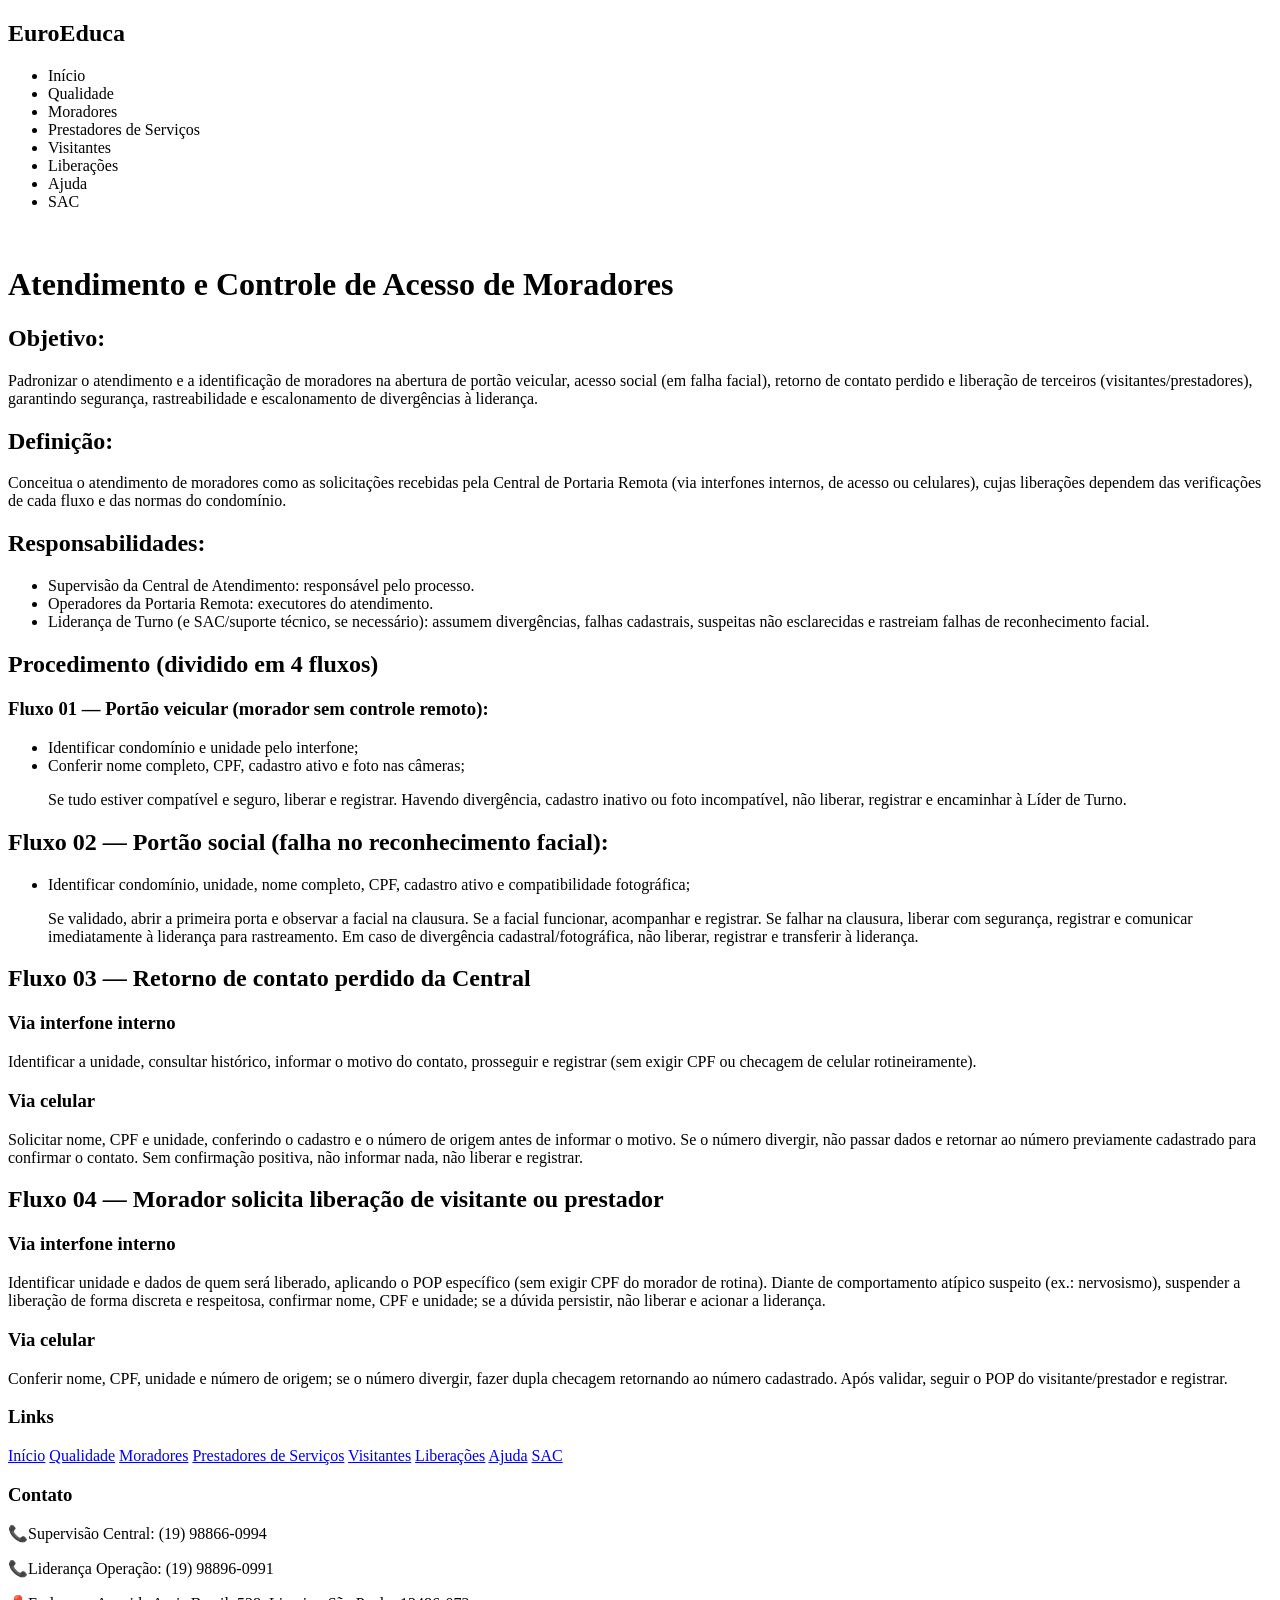
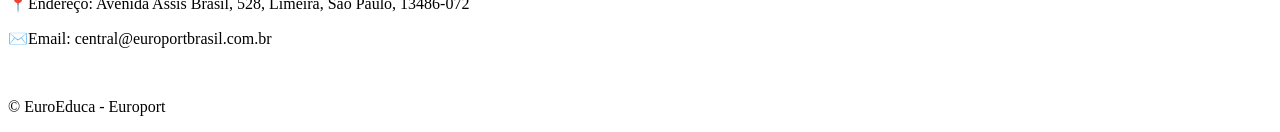
==== EuroEduca/morador.html @ 184d0997 "first commit" ====
<!DOCTYPE html>
<html lang="pt-BR">
<head>
    <meta charset="UTF-8">
    <meta name="viewport" content="width=device-width, initial-scale=1.0">
    <title>EuroEduca - Manual de procedimentos</title>
</head>
<body>
    <header>
        <nav>
            <!-- BARRA DE NAVEGAÇÃO -->
            <h2><span>Euro</span>Educa</h2>
            <ul>
                <li>Início</li>
                <li>Qualidade</li>
                <li>Moradores</li>
                <li>Prestadores de Serviços</li>
                <li>Visitantes</li>
                <li>Liberações</li>
                <li>Ajuda</li>
                <li>SAC</li>
            </ul>
        </nav>
    </header>
    <br>

<!-- TITULO -->
 <h1>Atendimento e Controle de Acesso de Moradores</h1>

 <!-- CONTEUDO // INSTRUÇÕES  -->
 <h2>Objetivo:</h2>
 <p>Padronizar o atendimento e a identificação de moradores na abertura de portão veicular, acesso social 
    (em falha facial), retorno de contato perdido e liberação de terceiros (visitantes/prestadores), 
    garantindo segurança, rastreabilidade e escalonamento de divergências à liderança.</p>

    <h2>Definição:</h2>
    <p>Conceitua o atendimento de moradores como as solicitações recebidas pela Central de Portaria Remota 
        (via interfones internos, de acesso ou celulares), cujas liberações dependem das verificações de 
        cada fluxo e das normas do condomínio.</p>

    <section class="responsabilidades">
        <h2>Responsabilidades:</h2>
        <ul>
          <li>Supervisão da Central de Atendimento: responsável pelo processo.</li>
          <li>Operadores da Portaria Remota: executores do atendimento.</li>
          <li>Liderança de Turno (e SAC/suporte técnico, se necessário): assumem divergências, falhas 
            cadastrais, suspeitas não esclarecidas e rastreiam falhas de reconhecimento facial.</li>
    </section>

    <!-- DIVISÃO FLUXOS -->
     <h2>Procedimento (dividido em 4 fluxos)</h2>
     <h3>Fluxo 01 — Portão veicular (morador sem controle remoto):</h3>
     <ul>
        <li>Identificar condomínio e unidade pelo interfone;</li>
        <li>Conferir nome completo, CPF, cadastro ativo e foto nas câmeras;</li>
        <p>Se tudo estiver compatível e seguro, liberar e registrar. Havendo divergência, cadastro inativo ou foto 
            incompatível, não liberar, registrar e encaminhar à Líder de Turno.</p>
     </ul>

     <h2>Fluxo 02 — Portão social (falha no reconhecimento facial):</h2>
     <ul>
        <li>Identificar condomínio, unidade, nome completo, CPF, cadastro ativo e compatibilidade fotográfica;</li>
        <p>Se validado, abrir a primeira porta e observar a facial na clausura. Se a facial funcionar, acompanhar 
            e registrar. Se falhar na clausura, liberar com segurança, registrar e comunicar imediatamente à 
            liderança para rastreamento. Em caso de divergência cadastral/fotográfica, não liberar, registrar 
            e transferir à liderança.</p>
     </ul>

     <h2>Fluxo 03 — Retorno de contato perdido da Central</h2>
     <section class="fluxo-morador">
        <article class="fluxoMorador">
            <h3>Via interfone interno</h3>
            <p>Identificar a unidade, consultar histórico, informar o motivo do contato, prosseguir e registrar 
               (sem exigir CPF ou checagem de celular rotineiramente).</p>

            <h3>Via celular</h3>
            <p>Solicitar nome, CPF e unidade, conferindo o cadastro e o número de origem antes de informar o motivo. 
                Se o número divergir, não passar dados e retornar ao número previamente cadastrado para confirmar 
                o contato. Sem confirmação positiva, não informar nada, não liberar e registrar.</p>
        </article>
     </section>
     
     <h2>Fluxo 04 — Morador solicita liberação de visitante ou prestador</h2>
     <section class="fluxo-morador">
        <article class="fluxoMorador">
            <h3>Via interfone interno</h3>
            <p>Identificar unidade e dados de quem será liberado, aplicando o POP específico (sem exigir CPF do 
                morador de rotina). Diante de comportamento atípico suspeito (ex.: nervosismo), suspender a 
                liberação de forma discreta e respeitosa, confirmar nome, CPF e unidade; se a dúvida persistir,
                 não liberar e acionar a liderança.</p>

                 <h3>Via celular</h3>
                 <p>Conferir nome, CPF, unidade e número de origem; se o número divergir, fazer dupla checagem
                    retornando ao número cadastrado. Após validar, seguir o POP do visitante/prestador e registrar.</p>

   
     
    <!-- RODAPÉ -->
    <footer>
        <h3 class="links-rodape">Links</h3>
        <a href="index.html">Início</a>
        <a href="qualidade.html">Qualidade</a>
        <a href="moradores.html">Moradores</a>
        <a href="prestadores.html">Prestadores de Serviços</a>
        <a href="visitantes.html">Visitantes</a>
        <a href="liberacoes.html">Liberações</a>
        <a href="ajuda.html">Ajuda</a>  
        <a href="sac.html">SAC</a>

        <h3 class="contato-rodape">Contato</h3>
        <p>📞Supervisão Central: (19) 98866-0994</p>
        <p>📞Liderança Operação: (19) 98896-0991</p>
        <p>📍Endereço: Avenida Assis Brasil, 528, Limeira, São Paulo, 13486-072</p>
        <p>✉️Email: central@europortbrasil.com.br</p>
        <br>





        <p>&copy; EuroEduca - Europort </p>
    </footer>
</body>
</html>
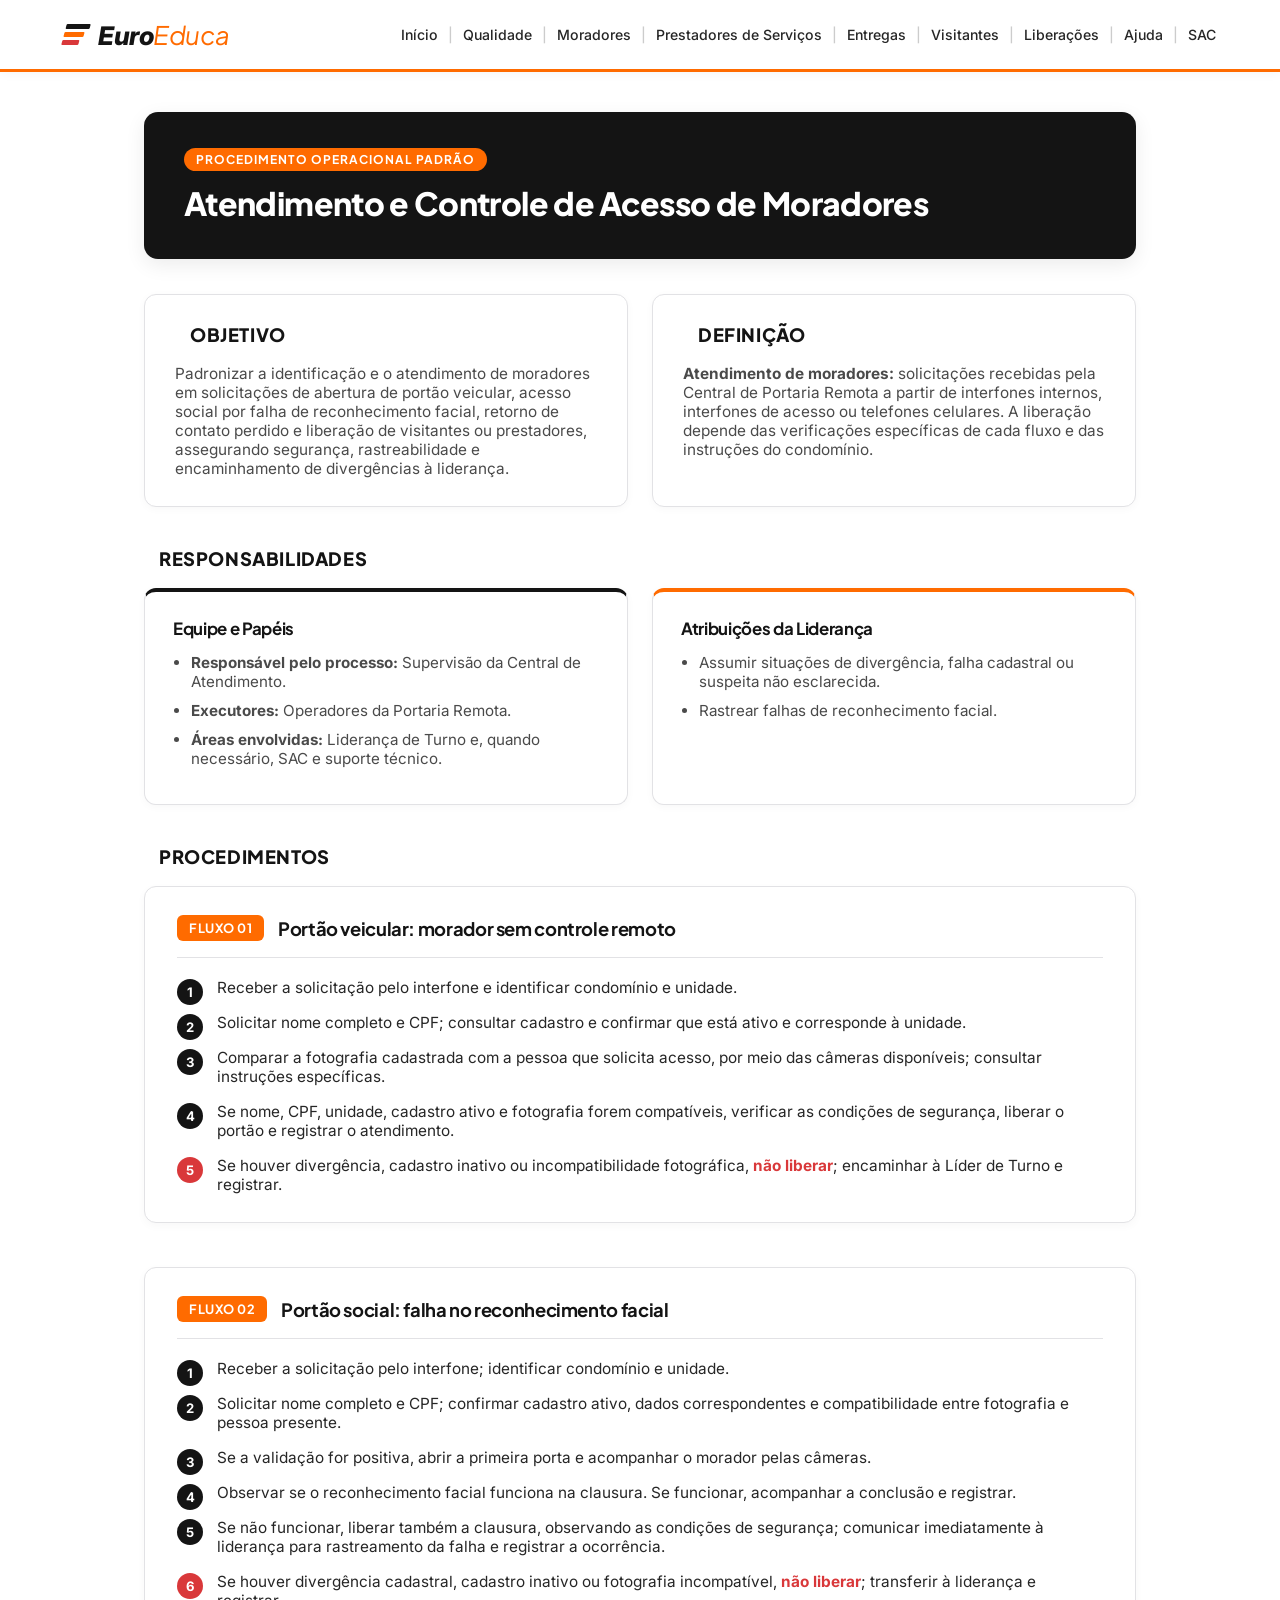
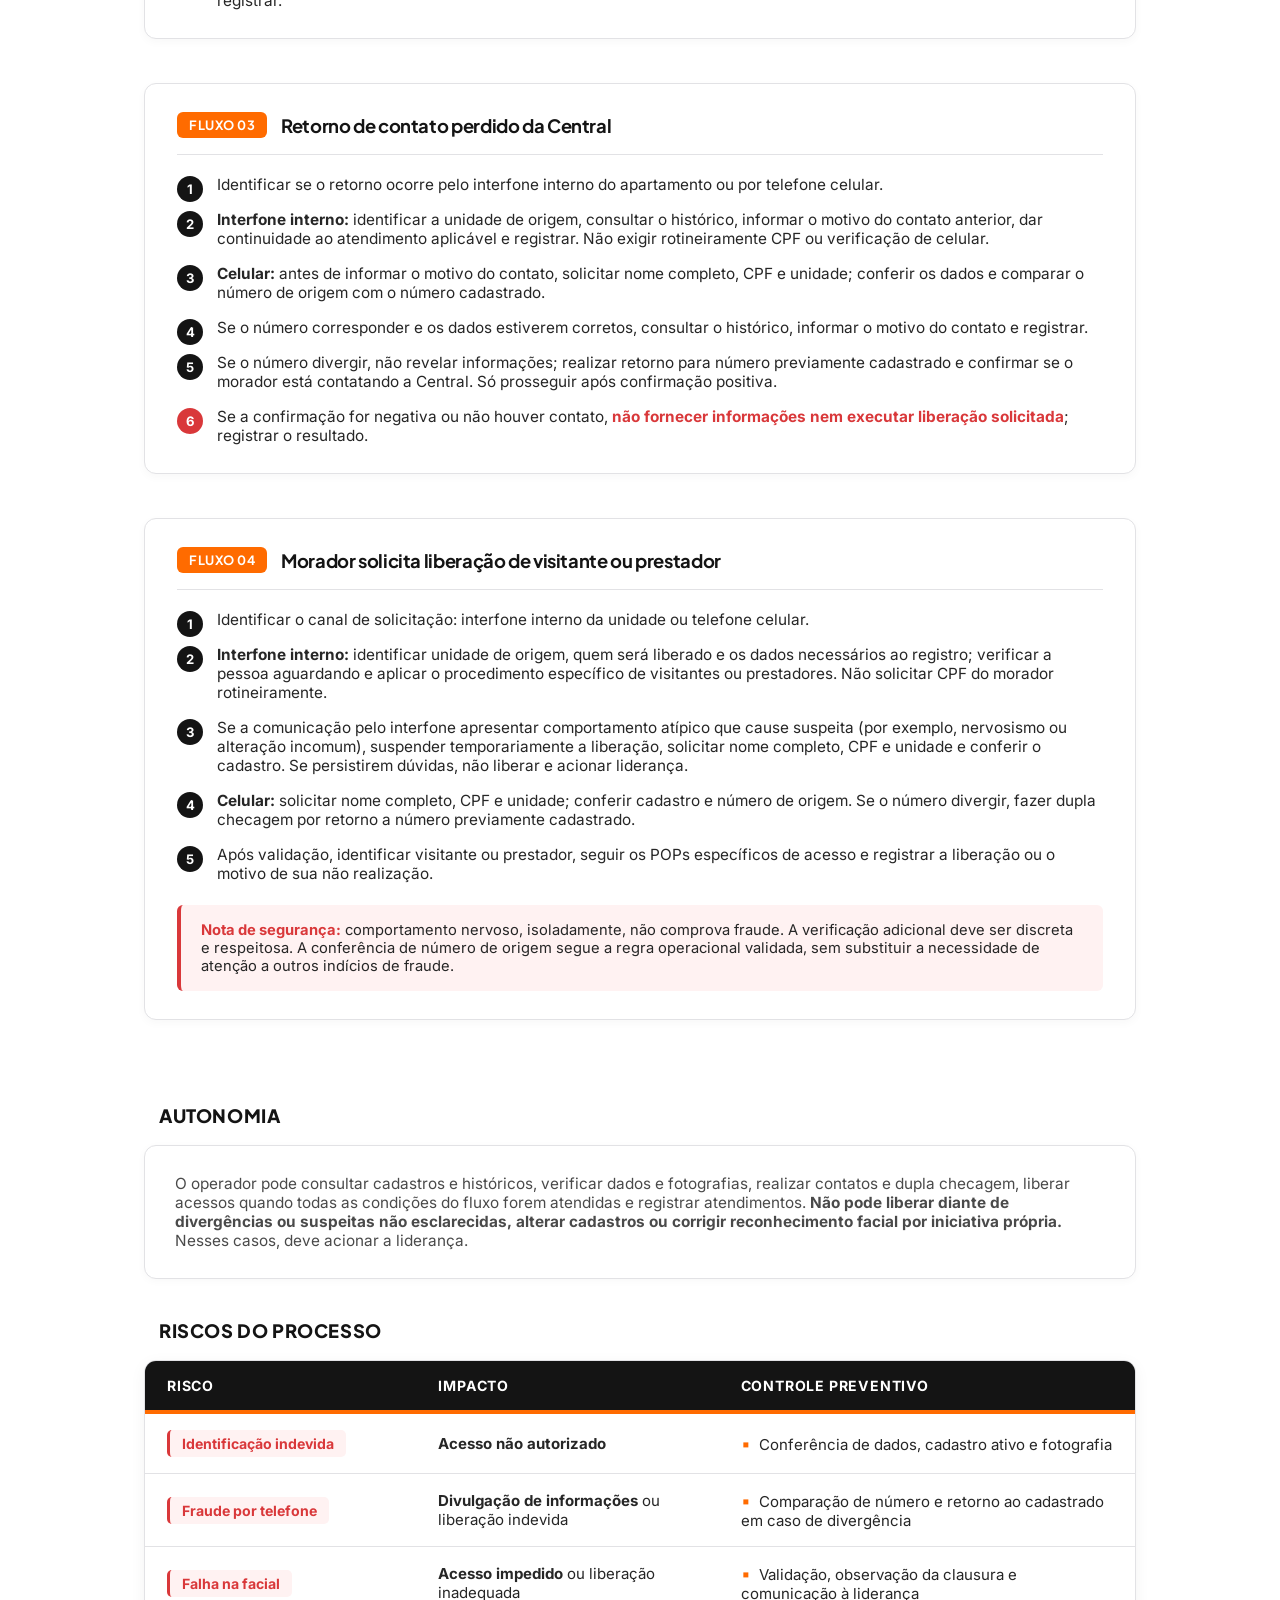
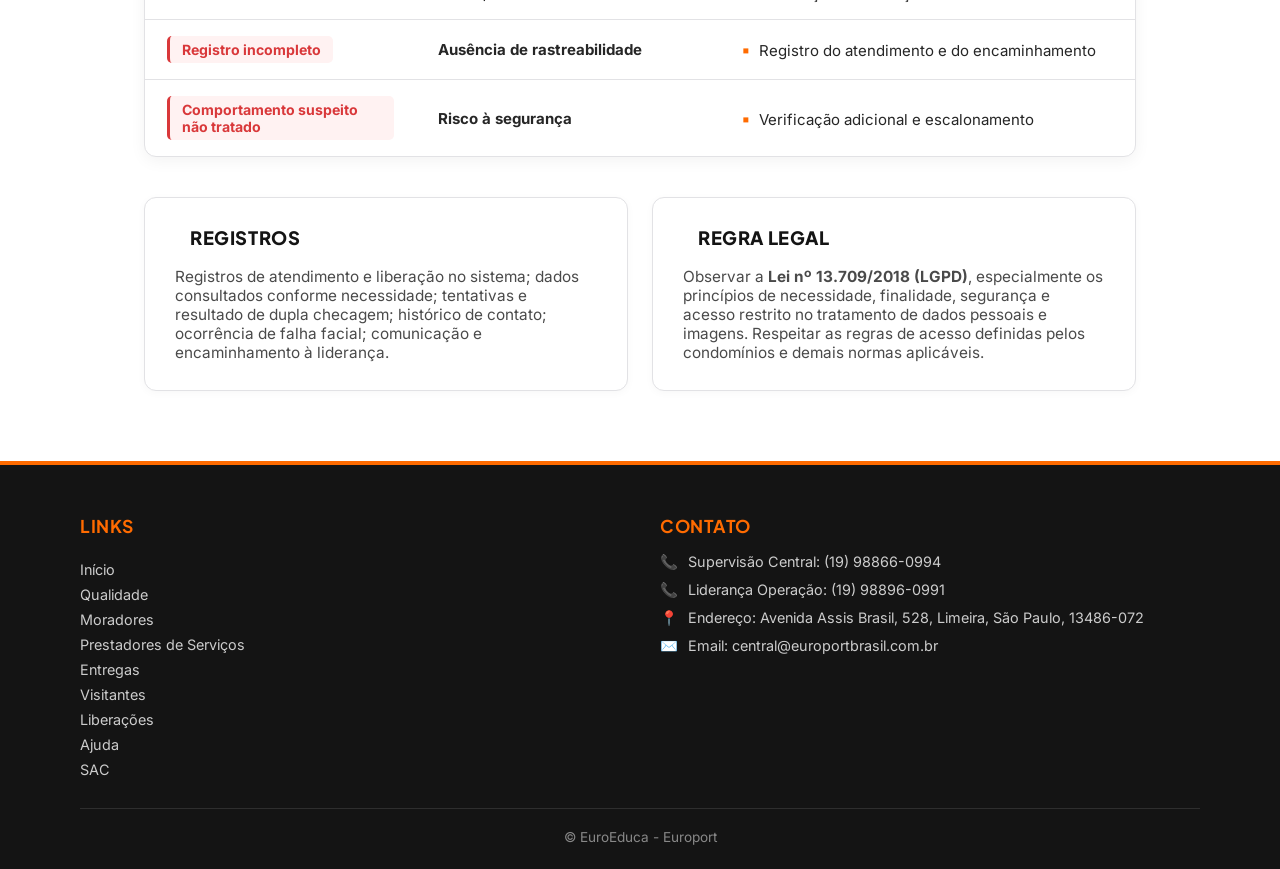
==== commit a6cd1ce3: "Atualizações - inicio e moradores" ====
--- a/EuroEduca/morador.html
+++ b/EuroEduca/morador.html
@@ -3,122 +3,252 @@
 <head>
     <meta charset="UTF-8">
     <meta name="viewport" content="width=device-width, initial-scale=1.0">
-    <title>EuroEduca - Manual de procedimentos</title>
+    <title>EuroEduca - Atendimento e Controle de Acesso de Moradores</title>
+    <link rel="stylesheet" href="moradores.css">
+    <link rel="preconnect" href="https://fonts.googleapis.com">
+<link rel="preconnect" href="https://fonts.gstatic.com" crossorigin>
+<link href="https://fonts.googleapis.com/css2?family=Inter:wght@400;500;600;700&family=Plus+Jakarta+Sans:ital,wght@0,700;0,800;1,800&display=swap" rel="stylesheet">
+<link href="https://fonts.googleapis.com/css2?family=IBM+Plex+Sans:wght@400;500;600;700&family=Space+Grotesk:wght@700&display=swap" rel="stylesheet">
 </head>
 <body>
+
+    <!-- CABEÇALHO -->
     <header>
         <nav>
-            <!-- BARRA DE NAVEGAÇÃO -->
-            <h2><span>Euro</span>Educa</h2>
-            <ul>
-                <li>Início</li>
-                <li>Qualidade</li>
-                <li>Moradores</li>
-                <li>Prestadores de Serviços</li>
-                <li>Visitantes</li>
-                <li>Liberações</li>
-                <li>Ajuda</li>
-                <li>SAC</li>
-            </ul>
+            <a href="index.html" class="logo">
+                <span class="logo-icone">
+                    <span class="barra-preta"></span>
+                    <span class="barra-laranja"></span>
+                    <span class="barra-vermelha"></span>
+                </span>
+                <span class="logo-texto"><strong>Euro</strong>Educa</span>
+            </a>
+
+           <ul>
+    <li><a href="index.html">Início</a></li>
+    <li><a href="qualidade.html">Qualidade</a></li>
+    <li><a href="morador.html">Moradores</a></li>
+    <li><a href="prestador.html">Prestadores de Serviços</a></li>
+    <li><a href="entregas.html">Entregas</a></li>
+    <li><a href="visitante.html">Visitantes</a></li>
+    <li><a href="liberacoes.html">Liberações</a></li>
+    <li><a href="ajuda.html">Ajuda</a></li>
+    <li><a href="sac.html">SAC</a></li>
+</ul>
         </nav>
     </header>
-    <br>
-
-<!-- TITULO -->
- <h1>Atendimento e Controle de Acesso de Moradores</h1>
-
- <!-- CONTEUDO // INSTRUÇÕES  -->
- <h2>Objetivo:</h2>
- <p>Padronizar o atendimento e a identificação de moradores na abertura de portão veicular, acesso social 
-    (em falha facial), retorno de contato perdido e liberação de terceiros (visitantes/prestadores), 
-    garantindo segurança, rastreabilidade e escalonamento de divergências à liderança.</p>
-
-    <h2>Definição:</h2>
-    <p>Conceitua o atendimento de moradores como as solicitações recebidas pela Central de Portaria Remota 
-        (via interfones internos, de acesso ou celulares), cujas liberações dependem das verificações de 
-        cada fluxo e das normas do condomínio.</p>
-
-    <section class="responsabilidades">
-        <h2>Responsabilidades:</h2>
-        <ul>
-          <li>Supervisão da Central de Atendimento: responsável pelo processo.</li>
-          <li>Operadores da Portaria Remota: executores do atendimento.</li>
-          <li>Liderança de Turno (e SAC/suporte técnico, se necessário): assumem divergências, falhas 
-            cadastrais, suspeitas não esclarecidas e rastreiam falhas de reconhecimento facial.</li>
-    </section>
-
-    <!-- DIVISÃO FLUXOS -->
-     <h2>Procedimento (dividido em 4 fluxos)</h2>
-     <h3>Fluxo 01 — Portão veicular (morador sem controle remoto):</h3>
-     <ul>
-        <li>Identificar condomínio e unidade pelo interfone;</li>
-        <li>Conferir nome completo, CPF, cadastro ativo e foto nas câmeras;</li>
-        <p>Se tudo estiver compatível e seguro, liberar e registrar. Havendo divergência, cadastro inativo ou foto 
-            incompatível, não liberar, registrar e encaminhar à Líder de Turno.</p>
-     </ul>
-
-     <h2>Fluxo 02 — Portão social (falha no reconhecimento facial):</h2>
-     <ul>
-        <li>Identificar condomínio, unidade, nome completo, CPF, cadastro ativo e compatibilidade fotográfica;</li>
-        <p>Se validado, abrir a primeira porta e observar a facial na clausura. Se a facial funcionar, acompanhar 
-            e registrar. Se falhar na clausura, liberar com segurança, registrar e comunicar imediatamente à 
-            liderança para rastreamento. Em caso de divergência cadastral/fotográfica, não liberar, registrar 
-            e transferir à liderança.</p>
-     </ul>
-
-     <h2>Fluxo 03 — Retorno de contato perdido da Central</h2>
-     <section class="fluxo-morador">
-        <article class="fluxoMorador">
-            <h3>Via interfone interno</h3>
-            <p>Identificar a unidade, consultar histórico, informar o motivo do contato, prosseguir e registrar 
-               (sem exigir CPF ou checagem de celular rotineiramente).</p>
-
-            <h3>Via celular</h3>
-            <p>Solicitar nome, CPF e unidade, conferindo o cadastro e o número de origem antes de informar o motivo. 
-                Se o número divergir, não passar dados e retornar ao número previamente cadastrado para confirmar 
-                o contato. Sem confirmação positiva, não informar nada, não liberar e registrar.</p>
-        </article>
-     </section>
-     
-     <h2>Fluxo 04 — Morador solicita liberação de visitante ou prestador</h2>
-     <section class="fluxo-morador">
-        <article class="fluxoMorador">
-            <h3>Via interfone interno</h3>
-            <p>Identificar unidade e dados de quem será liberado, aplicando o POP específico (sem exigir CPF do 
-                morador de rotina). Diante de comportamento atípico suspeito (ex.: nervosismo), suspender a 
-                liberação de forma discreta e respeitosa, confirmar nome, CPF e unidade; se a dúvida persistir,
-                 não liberar e acionar a liderança.</p>
-
-                 <h3>Via celular</h3>
-                 <p>Conferir nome, CPF, unidade e número de origem; se o número divergir, fazer dupla checagem
-                    retornando ao número cadastrado. Após validar, seguir o POP do visitante/prestador e registrar.</p>
-
-   
-     
+
+    <!-- CONTEÚDO PRINCIPAL -->
+    <main class="container">
+
+        <!-- TÍTULO DO POP -->
+        <div class="cabecalho-documento">
+            <span class="tag-categoria">Procedimento Operacional Padrão</span>
+            <h1>Atendimento e Controle de Acesso de Moradores</h1>
+        </div>
+
+        <!-- OBJETIVO E DEFINIÇÃO -->
+        <section class="grid-duplo">
+            <article class="bloco-info">
+                <h2 class="titulo-secao">Objetivo</h2>
+                <p>Padronizar a identificação e o atendimento de moradores em solicitações de abertura de portão veicular, acesso social por falha de reconhecimento facial, retorno de contato perdido e liberação de visitantes ou prestadores, assegurando segurança, rastreabilidade e encaminhamento de divergências à liderança.</p>
+            </article>
+
+            <article class="bloco-info">
+                <h2 class="titulo-secao">Definição</h2>
+                <p><strong>Atendimento de moradores:</strong> solicitações recebidas pela Central de Portaria Remota a partir de interfones internos, interfones de acesso ou telefones celulares. A liberação depende das verificações específicas de cada fluxo e das instruções do condomínio.</p>
+            </article>
+        </section>
+
+        <!-- RESPONSABILIDADES -->
+        <section class="secao">
+            <h2 class="titulo-secao">Responsabilidades</h2>
+            <div class="grid-duplo">
+                <div class="card-responsabilidade">
+                    <h3>Equipe e Papéis</h3>
+                    <ul>
+                        <li><strong>Responsável pelo processo:</strong> Supervisão da Central de Atendimento.</li>
+                        <li><strong>Executores:</strong> Operadores da Portaria Remota.</li>
+                        <li><strong>Áreas envolvidas:</strong> Liderança de Turno e, quando necessário, SAC e suporte técnico.</li>
+                    </ul>
+                </div>
+
+                <div class="card-responsabilidade destaque-lideranca">
+                    <h3>Atribuições da Liderança</h3>
+                    <ul>
+                        <li>Assumir situações de divergência, falha cadastral ou suspeita não esclarecida.</li>
+                        <li>Rastrear falhas de reconhecimento facial.</li>
+                    </ul>
+                </div>
+            </div>
+        </section>
+
+        <!-- PROCEDIMENTOS -->
+        <section class="secao">
+            <h2 class="titulo-secao">Procedimentos</h2>
+
+            <!-- Fluxo 01 -->
+            <div class="card-fluxo">
+                <div class="fluxo-header">
+                    <span class="fluxo-badge">Fluxo 01</span>
+                    <h3>Portão veicular: morador sem controle remoto</h3>
+                </div>
+                <ol class="lista-passos">
+                    <li>Receber a solicitação pelo interfone e identificar condomínio e unidade.</li>
+                    <li>Solicitar nome completo e CPF; consultar cadastro e confirmar que está ativo e corresponde à unidade.</li>
+                    <li>Comparar a fotografia cadastrada com a pessoa que solicita acesso, por meio das câmeras disponíveis; consultar instruções específicas.</li>
+                    <li>Se nome, CPF, unidade, cadastro ativo e fotografia forem compatíveis, verificar as condições de segurança, liberar o portão e registrar o atendimento.</li>
+                    <li class="passo-alerta">Se houver divergência, cadastro inativo ou incompatibilidade fotográfica, <strong>não liberar</strong>; encaminhar à Líder de Turno e registrar.</li>
+                </ol>
+            </div>
+<br>
+            <!-- Fluxo 02 -->
+            <div class="card-fluxo">
+                <div class="fluxo-header">
+                    <span class="fluxo-badge">Fluxo 02</span>
+                    <h3>Portão social: falha no reconhecimento facial</h3>
+                </div>
+                <ol class="lista-passos">
+                    <li>Receber a solicitação pelo interfone; identificar condomínio e unidade.</li>
+                    <li>Solicitar nome completo e CPF; confirmar cadastro ativo, dados correspondentes e compatibilidade entre fotografia e pessoa presente.</li>
+                    <li>Se a validação for positiva, abrir a primeira porta e acompanhar o morador pelas câmeras.</li>
+                    <li>Observar se o reconhecimento facial funciona na clausura. Se funcionar, acompanhar a conclusão e registrar.</li>
+                    <li>Se não funcionar, liberar também a clausura, observando as condições de segurança; comunicar imediatamente à liderança para rastreamento da falha e registrar a ocorrência.</li>
+                    <li class="passo-alerta">Se houver divergência cadastral, cadastro inativo ou fotografia incompatível, <strong>não liberar</strong>; transferir à liderança e registrar.</li>
+                </ol>
+            </div>
+            <br>
+
+            <!-- Fluxo 03 -->
+            <div class="card-fluxo">
+                <div class="fluxo-header">
+                    <span class="fluxo-badge">Fluxo 03</span>
+                    <h3>Retorno de contato perdido da Central</h3>
+                </div>
+                <ol class="lista-passos">
+                    <li>Identificar se o retorno ocorre pelo interfone interno do apartamento ou por telefone celular.</li>
+                    <li><strong>Interfone interno:</strong> identificar a unidade de origem, consultar o histórico, informar o motivo do contato anterior, dar continuidade ao atendimento aplicável e registrar. Não exigir rotineiramente CPF ou verificação de celular.</li>
+                    <li><strong>Celular:</strong> antes de informar o motivo do contato, solicitar nome completo, CPF e unidade; conferir os dados e comparar o número de origem com o número cadastrado.</li>
+                    <li>Se o número corresponder e os dados estiverem corretos, consultar o histórico, informar o motivo do contato e registrar.</li>
+                    <li>Se o número divergir, não revelar informações; realizar retorno para número previamente cadastrado e confirmar se o morador está contatando a Central. Só prosseguir após confirmação positiva.</li>
+                    <li class="passo-alerta">Se a confirmação for negativa ou não houver contato, <strong>não fornecer informações nem executar liberação solicitada</strong>; registrar o resultado.</li>
+                </ol>
+            </div>
+<br>
+            <!-- Fluxo 04 -->
+            <div class="card-fluxo">
+                <div class="fluxo-header">
+                    <span class="fluxo-badge">Fluxo 04</span>
+                    <h3>Morador solicita liberação de visitante ou prestador</h3>
+                </div>
+                <ol class="lista-passos">
+                    <li>Identificar o canal de solicitação: interfone interno da unidade ou telefone celular.</li>
+                    <li><strong>Interfone interno:</strong> identificar unidade de origem, quem será liberado e os dados necessários ao registro; verificar a pessoa aguardando e aplicar o procedimento específico de visitantes ou prestadores. Não solicitar CPF do morador rotineiramente.</li>
+                    <li>Se a comunicação pelo interfone apresentar comportamento atípico que cause suspeita (por exemplo, nervosismo ou alteração incomum), suspender temporariamente a liberação, solicitar nome completo, CPF e unidade e conferir o cadastro. Se persistirem dúvidas, não liberar e acionar liderança.</li>
+                    <li><strong>Celular:</strong> solicitar nome completo, CPF e unidade; conferir cadastro e número de origem. Se o número divergir, fazer dupla checagem por retorno a número previamente cadastrado.</li>
+                    <li>Após validação, identificar visitante ou prestador, seguir os POPs específicos de acesso e registrar a liberação ou o motivo de sua não realização.</li>
+                </ol>
+
+                <div class="nota-seguranca">
+                    <strong>Nota de segurança:</strong> comportamento nervoso, isoladamente, não comprova fraude. A verificação adicional deve ser discreta e respeitosa. A conferência de número de origem segue a regra operacional validada, sem substituir a necessidade de atenção a outros indícios de fraude.
+                </div>
+            </div>
+        </section>
+<br>
+        <!-- AUTONOMIA -->
+        <section class="secao">
+            <h2 class="titulo-secao">Autonomia</h2>
+            <div class="bloco-info">
+                <p>O operador pode consultar cadastros e históricos, verificar dados e fotografias, realizar contatos e dupla checagem, liberar acessos quando todas as condições do fluxo forem atendidas e registrar atendimentos. <strong>Não pode liberar diante de divergências ou suspeitas não esclarecidas, alterar cadastros ou corrigir reconhecimento facial por iniciativa própria.</strong> Nesses casos, deve acionar a liderança.</p>
+            </div>
+        </section>
+
+        <!-- RISCOS DO PROCESSO -->
+        <section class="secao">
+            <h2 class="titulo-secao">Riscos do Processo</h2>
+            <div class="tabela-wrapper">
+                <table class="tabela-riscos">
+                    <thead>
+                        <tr>
+                            <th>Risco</th>
+                            <th>Impacto</th>
+                            <th>Controle Preventivo</th>
+                        </tr>
+                    </thead>
+                    <tbody>
+                        <tr>
+                            <td><span class="badge-risco">Identificação indevida</span></td>
+                            <td><strong>Acesso não autorizado</strong></td>
+                            <td>Conferência de dados, cadastro ativo e fotografia</td>
+                        </tr>
+                        <tr>
+                            <td><span class="badge-risco">Fraude por telefone</span></td>
+                            <td><strong>Divulgação de informações</strong> ou liberação indevida</td>
+                            <td>Comparação de número e retorno ao cadastrado em caso de divergência</td>
+                        </tr>
+                        <tr>
+                            <td><span class="badge-risco">Falha na facial</span></td>
+                            <td><strong>Acesso impedido</strong> ou liberação inadequada</td>
+                            <td>Validação, observação da clausura e comunicação à liderança</td>
+                        </tr>
+                        <tr>
+                            <td><span class="badge-risco">Registro incompleto</span></td>
+                            <td><strong>Ausência de rastreabilidade</strong></td>
+                            <td>Registro do atendimento e do encaminhamento</td>
+                        </tr>
+                        <tr>
+                            <td><span class="badge-risco">Comportamento suspeito não tratado</span></td>
+                            <td><strong>Risco à segurança</strong></td>
+                            <td>Verificação adicional e escalonamento</td>
+                        </tr>
+                    </tbody>
+                </table>
+            </div>
+        </section>
+
+        <!-- REGISTROS E REGRA LEGAL -->
+        <section class="grid-duplo secao">
+            <article class="bloco-info">
+                <h2 class="titulo-secao">Registros</h2>
+                <p>Registros de atendimento e liberação no sistema; dados consultados conforme necessidade; tentativas e resultado de dupla checagem; histórico de contato; ocorrência de falha facial; comunicação e encaminhamento à liderança.</p>
+            </article>
+
+            <article class="bloco-info">
+                <h2 class="titulo-secao">Regra Legal</h2>
+                <p>Observar a <strong>Lei nº 13.709/2018 (LGPD)</strong>, especialmente os princípios de necessidade, finalidade, segurança e acesso restrito no tratamento de dados pessoais e imagens. Respeitar as regras de acesso definidas pelos condomínios e demais normas aplicáveis.</p>
+            </article>
+        </section>
+
+    </main>
+
     <!-- RODAPÉ -->
     <footer>
-        <h3 class="links-rodape">Links</h3>
-        <a href="index.html">Início</a>
-        <a href="qualidade.html">Qualidade</a>
-        <a href="moradores.html">Moradores</a>
-        <a href="prestadores.html">Prestadores de Serviços</a>
-        <a href="visitantes.html">Visitantes</a>
-        <a href="liberacoes.html">Liberações</a>
-        <a href="ajuda.html">Ajuda</a>  
-        <a href="sac.html">SAC</a>
-
-        <h3 class="contato-rodape">Contato</h3>
-        <p>📞Supervisão Central: (19) 98866-0994</p>
-        <p>📞Liderança Operação: (19) 98896-0991</p>
-        <p>📍Endereço: Avenida Assis Brasil, 528, Limeira, São Paulo, 13486-072</p>
-        <p>✉️Email: central@europortbrasil.com.br</p>
-        <br>
-
-
-
-
-
-        <p>&copy; EuroEduca - Europort </p>
+        <div class="footer-container">
+            <div class="footer-links">
+                <h3>Links</h3>
+                <a href="index.html">Início</a>
+                <a href="qualidade.html">Qualidade</a>
+                <a href="moradores.html">Moradores</a>
+                <a href="prestadores.html">Prestadores de Serviços</a>
+                <a href="entregas.html">Entregas</a>
+                <a href="visitantes.html">Visitantes</a>
+                <a href="liberacoes.html">Liberações</a>
+                <a href="ajuda.html">Ajuda</a>
+                <a href="sac.html">SAC</a>
+            </div>
+
+            <div class="footer-contato">
+                <h3>Contato</h3>
+                <p><span class="icone-detalhe">📞</span> Supervisão Central: (19) 98866-0994</p>
+                <p><span class="icone-detalhe">📞</span> Liderança Operação: (19) 98896-0991</p>
+                <p><span class="icone-detalhe">📍</span> Endereço: Avenida Assis Brasil, 528, Limeira, São Paulo, 13486-072</p>
+                <p><span class="icone-detalhe">✉️</span> Email: central@europortbrasil.com.br</p>
+            </div>
+        </div>
+        <div class="footer-copy">
+            <p>&copy; EuroEduca - Europort</p>
+        </div>
     </footer>
+
 </body>
 </html>
--- a/EuroEduca/moradores.css
+++ b/EuroEduca/moradores.css
@@ -0,0 +1,484 @@
+/* --- VARIÁVEIS DE CORES E RESET --- */
+:root {
+    --preto: #141414;
+    --preto-suave: #262626;
+    --branco: #ffffff;
+    --cinza-fundo: #f7f7f8;
+    --cinza-borda: #e2e2e5;
+    --cinza-texto: #4a4a4a;
+    --laranja: #ff6b00;
+    --laranja-claro: #fff4ec;
+    --vermelho-detalhe: #d9383a;
+    --vermelho-fundo: #fff2f2;
+}
+
+/* --- CONFIGURAÇÃO DE FONTES --- */
+* {
+    margin: 0;
+    padding: 0;
+    box-sizing: border-box;
+    font-family: 'Inter', -apple-system, BlinkMacSystemFont, sans-serif;
+    -webkit-font-smoothing: antialiased; /* Deixa a fonte mais nítida na tela */
+}
+
+h1, h2, h3, .logo-texto, .fluxo-badge, .tag-categoria {
+    font-family: 'Plus Jakarta Sans', sans-serif;
+    letter-spacing: -0.02em; /* Aproxima levemente as letras dos títulos, dando ar de design profissional */
+}
+
+/* --- CABEÇALHO --- */
+header {
+    background-color: var(--branco);
+    border-bottom: 3px solid var(--laranja);
+    padding: 18px 5%;
+    position: sticky;
+    top: 0;
+    z-index: 100;
+    box-shadow: 0 2px 10px rgba(0, 0, 0, 0.04);
+}
+
+nav {
+    max-width: 1200px;
+    margin: 0 auto;
+    display: flex;
+    justify-content: space-between;
+    align-items: center;
+    flex-wrap: wrap;
+    gap: 15px;
+}
+
+.logo {
+    display: flex;
+    align-items: center;
+    gap: 10px;
+    text-decoration: none;
+}
+
+.logo-icone {
+    display: flex;
+    flex-direction: column;
+    gap: 3px;
+    width: 24px;
+    transform: skewX(-15deg);
+}
+
+.logo-icone span {
+    height: 5px;
+    display: block;
+    border-radius: 1px;
+}
+
+.barra-preta { background-color: var(--preto); width: 100%; }
+.barra-laranja { background-color: var(--laranja); width: 85%; }
+.barra-vermelha { background-color: var(--vermelho-detalhe); width: 70%; }
+
+.logo-texto {
+    font-size: 1.6rem;
+    font-style: italic;
+    color: var(--laranja);
+    letter-spacing: -0.5px;
+}
+
+.logo-texto strong {
+    color: var(--preto);
+    font-weight: 800;
+}
+
+nav ul {
+    list-style: none;
+    display: flex;
+    flex-wrap: wrap;
+    align-items: center;
+}
+
+nav ul li {
+    font-size: 0.88rem;
+    font-weight: 500;
+    color: var(--preto-suave);
+}
+
+nav ul li:not(:last-child)::after {
+    content: "|";
+    margin: 0 10px;
+    color: #ccc;
+}
+
+nav ul li a {
+    text-decoration: none;
+    color: inherit;
+    padding-bottom: 4px;
+    transition: color 0.2s;
+}
+
+nav ul li a:hover,
+nav ul li a.ativo {
+    color: var(--laranja);
+    font-weight: 700;
+}
+
+/* --- CONTAINER PRINCIPAL --- */
+.container {
+    max-width: 1120px;
+    margin: 40px auto 70px;
+    padding: 0 5%;
+}
+
+.cabecalho-documento {
+    background-color: var(--preto);
+    color: var(--branco);
+    padding: 36px 40px;
+    border-radius: 14px;
+    margin-bottom: 35px;
+    box-shadow: 0 6px 20px rgba(0, 0, 0, 0.08);
+}
+
+.tag-categoria {
+    display: inline-block;
+    background-color: var(--laranja);
+    color: var(--branco);
+    font-size: 0.75rem;
+    font-weight: 700;
+    text-transform: uppercase;
+    letter-spacing: 1px;
+    padding: 4px 12px;
+    border-radius: 20px;
+    margin-bottom: 12px;
+}
+
+.cabecalho-documento h1 {
+    font-size: 2rem;
+    font-weight: 800;
+    line-height: 1.25;
+}
+
+/* --- SEÇÕES E TÍTULOS --- */
+.secao {
+    margin-top: 40px;
+}
+
+.titulo-secao {
+    font-size: 1.15rem;
+    font-weight: 800;
+    text-transform: uppercase;
+    letter-spacing: 0.6px;
+    color: var(--preto);
+    margin-bottom: 18px;
+    display: flex;
+    align-items: center;
+    gap: 10px;
+}
+
+.titulo-secao::before {
+    content: "";
+    display: inline-block;
+    width: 5px;
+    height: 20px;
+    /* background-color: var(--laranja); */
+    border-radius: 3px;
+}
+
+/* --- GRIDS E CARDS DE INFORMAÇÃO --- */
+.grid-duplo {
+    display: grid;
+    grid-template-columns: repeat(2, 1fr);
+    gap: 24px;
+}
+
+.bloco-info {
+    background-color: var(--branco);
+    border: 1px solid var(--cinza-borda);
+    border-radius: 12px;
+    padding: 28px 30px;
+    box-shadow: 0 2px 8px rgba(0, 0, 0, 0.03);
+}
+
+.bloco-info p {
+    font-size: 0.96rem;
+    color: var(--cinza-texto);
+}
+
+/* --- CARDS DE RESPONSABILIDADES --- */
+.card-responsabilidade {
+    background-color: var(--branco);
+    border: 1px solid var(--cinza-borda);
+    border-top: 4px solid var(--preto);
+    border-radius: 12px;
+    padding: 26px 28px;
+    box-shadow: 0 2px 8px rgba(0, 0, 0, 0.03);
+}
+
+.card-responsabilidade.destaque-lideranca {
+    border-top-color: var(--laranja);
+}
+
+.card-responsabilidade h3 {
+    font-size: 1.05rem;
+    font-weight: 700;
+    color: var(--preto);
+    margin-bottom: 14px;
+}
+
+.card-responsabilidade ul {
+    padding-left: 18px;
+    color: var(--cinza-texto);
+    font-size: 0.95rem;
+}
+
+.card-responsabilidade li {
+    margin-bottom: 10px;
+}
+
+/* --- CARDS DE FLUXOS (PROCEDIMENTOS) --- */
+.card-fluxo {
+    background-color: var(--branco);
+    border: 1px solid var(--cinza-borda);
+    border-radius: 12px;
+    padding: 28px 32px;
+    margin-bottom: 24px;
+    box-shadow: 0 3px 10px rgba(0, 0, 0, 0.03);
+}
+
+.fluxo-header {
+    display: flex;
+    align-items: center;
+    gap: 14px;
+    padding-bottom: 16px;
+    margin-bottom: 20px;
+    border-bottom: 1px solid var(--cinza-borda);
+    flex-wrap: wrap;
+}
+
+.fluxo-badge {
+    background-color: var(--laranja);
+    color: var(--branco);
+    font-size: 0.8rem;
+    font-weight: 700;
+    text-transform: uppercase;
+    padding: 5px 12px;
+    border-radius: 6px;
+    letter-spacing: 0.5px;
+}
+
+.fluxo-header h3 {
+    font-size: 1.15rem;
+    font-weight: 700;
+    color: var(--preto);
+}
+
+/* Lista numerada personalizada */
+.lista-passos {
+    list-style: none;
+    counter-reset: passo-counter;
+}
+
+.lista-passos li {
+    counter-increment: passo-counter;
+    position: relative;
+    padding-left: 40px;
+    margin-bottom: 16px;
+    font-size: 0.96rem;
+    color: var(--preto-suave);
+}
+
+.lista-passos li:last-child {
+    margin-bottom: 0;
+}
+
+.lista-passos li::before {
+    content: counter(passo-counter);
+    position: absolute;
+    left: 0;
+    top: 1px;
+    width: 26px;
+    height: 26px;
+    background-color: var(--preto);
+    color: var(--branco);
+    font-size: 0.82rem;
+    font-weight: 700;
+    border-radius: 50%;
+    display: flex;
+    align-items: center;
+    justify-content: center;
+}
+
+/* Pequeno destaque em vermelho apenas para o passo crítico de bloqueio */
+.lista-passos li.passo-alerta::before {
+    background-color: var(--vermelho-detalhe);
+}
+
+.lista-passos li.passo-alerta strong {
+    color: var(--vermelho-detalhe);
+}
+
+/* Nota de Segurança */
+.nota-seguranca {
+    margin-top: 22px;
+    padding: 16px 20px;
+    background-color: var(--vermelho-fundo);
+    border-left: 4px solid var(--vermelho-detalhe);
+    border-radius: 6px;
+    font-size: 0.92rem;
+    color: var(--preto-suave);
+}
+
+.nota-seguranca strong {
+    color: var(--vermelho-detalhe);
+}
+
+/* --- TABELA DE RISCOS --- */
+.tabela-wrapper {
+    width: 100%;
+    overflow-x: auto;
+    border-radius: 12px;
+    box-shadow: 0 4px 16px rgba(0, 0, 0, 0.05);
+    border: 1px solid var(--cinza-borda);
+    background-color: var(--branco);
+}
+
+.tabela-riscos {
+    width: 100%;
+    border-collapse: collapse;
+    text-align: left;
+    min-width: 650px;
+}
+
+.tabela-riscos thead {
+    background-color: var(--preto);
+    color: var(--branco);
+    border-bottom: 4px solid var(--laranja);
+}
+
+.tabela-riscos th {
+    padding: 16px 22px;
+    font-size: 0.88rem;
+    font-weight: 700;
+    text-transform: uppercase;
+    letter-spacing: 0.8px;
+}
+
+.tabela-riscos tbody tr {
+    border-bottom: 1px solid var(--cinza-borda);
+    transition: background-color 0.2s;
+}
+
+.tabela-riscos tbody tr:last-child {
+    border-bottom: none;
+}
+
+.tabela-riscos tbody tr:hover {
+    background-color: var(--laranja-claro);
+}
+
+.tabela-riscos td {
+    padding: 16px 22px;
+    font-size: 0.94rem;
+    color: var(--preto-suave);
+    vertical-align: middle;
+}
+
+.badge-risco {
+    display: inline-block;
+    background-color: var(--vermelho-fundo);
+    color: var(--vermelho-detalhe);
+    border-left: 3px solid var(--vermelho-detalhe);
+    padding: 5px 12px;
+    border-radius: 5px;
+    font-weight: 700;
+    font-size: 0.88rem;
+}
+
+.tabela-riscos td:last-child::before {
+    content: "▪";
+    color: var(--laranja);
+    font-size: 1.1rem;
+    margin-right: 8px;
+}
+
+/* --- RODAPÉ --- */
+footer {
+    background-color: var(--preto);
+    color: var(--branco);
+    border-top: 4px solid var(--laranja);
+    padding: 50px 5% 24px;
+}
+
+.footer-container {
+    max-width: 1120px;
+    margin: 0 auto;
+    display: flex;
+    justify-content: space-between;
+    flex-wrap: wrap;
+    gap: 40px;
+    padding-bottom: 30px;
+    border-bottom: 1px solid #2e2e2e;
+}
+
+.footer-links,
+.footer-contato {
+    flex: 1;
+    min-width: 260px;
+}
+
+footer h3 {
+    color: var(--laranja);
+    font-size: 1.1rem;
+    margin-bottom: 16px;
+    text-transform: uppercase;
+    letter-spacing: 0.5px;
+}
+
+.footer-links {
+    display: flex;
+    flex-direction: column;
+    gap: 8px;
+}
+
+.footer-links a {
+    color: #cccccc;
+    text-decoration: none;
+    font-size: 0.9rem;
+    width: fit-content;
+    transition: color 0.2s;
+}
+
+.footer-links a:hover {
+    color: var(--laranja);
+}
+
+.footer-contato p {
+    font-size: 0.9rem;
+    color: #cccccc;
+    margin-bottom: 10px;
+}
+
+.icone-detalhe {
+    color: var(--vermelho-detalhe);
+    margin-right: 6px;
+}
+
+.footer-copy {
+    text-align: center;
+    padding-top: 20px;
+    font-size: 0.85rem;
+    color: #888888;
+}
+
+/* --- RESPONSIVIDADE --- */
+@media (max-width: 768px) {
+    .grid-duplo {
+        grid-template-columns: 1fr;
+    }
+
+    .cabecalho-documento {
+        padding: 26px 24px;
+    }
+
+    .cabecalho-documento h1 {
+        font-size: 1.6rem;
+    }
+
+    nav {
+        flex-direction: column;
+        align-items: flex-start;
+    }
+}
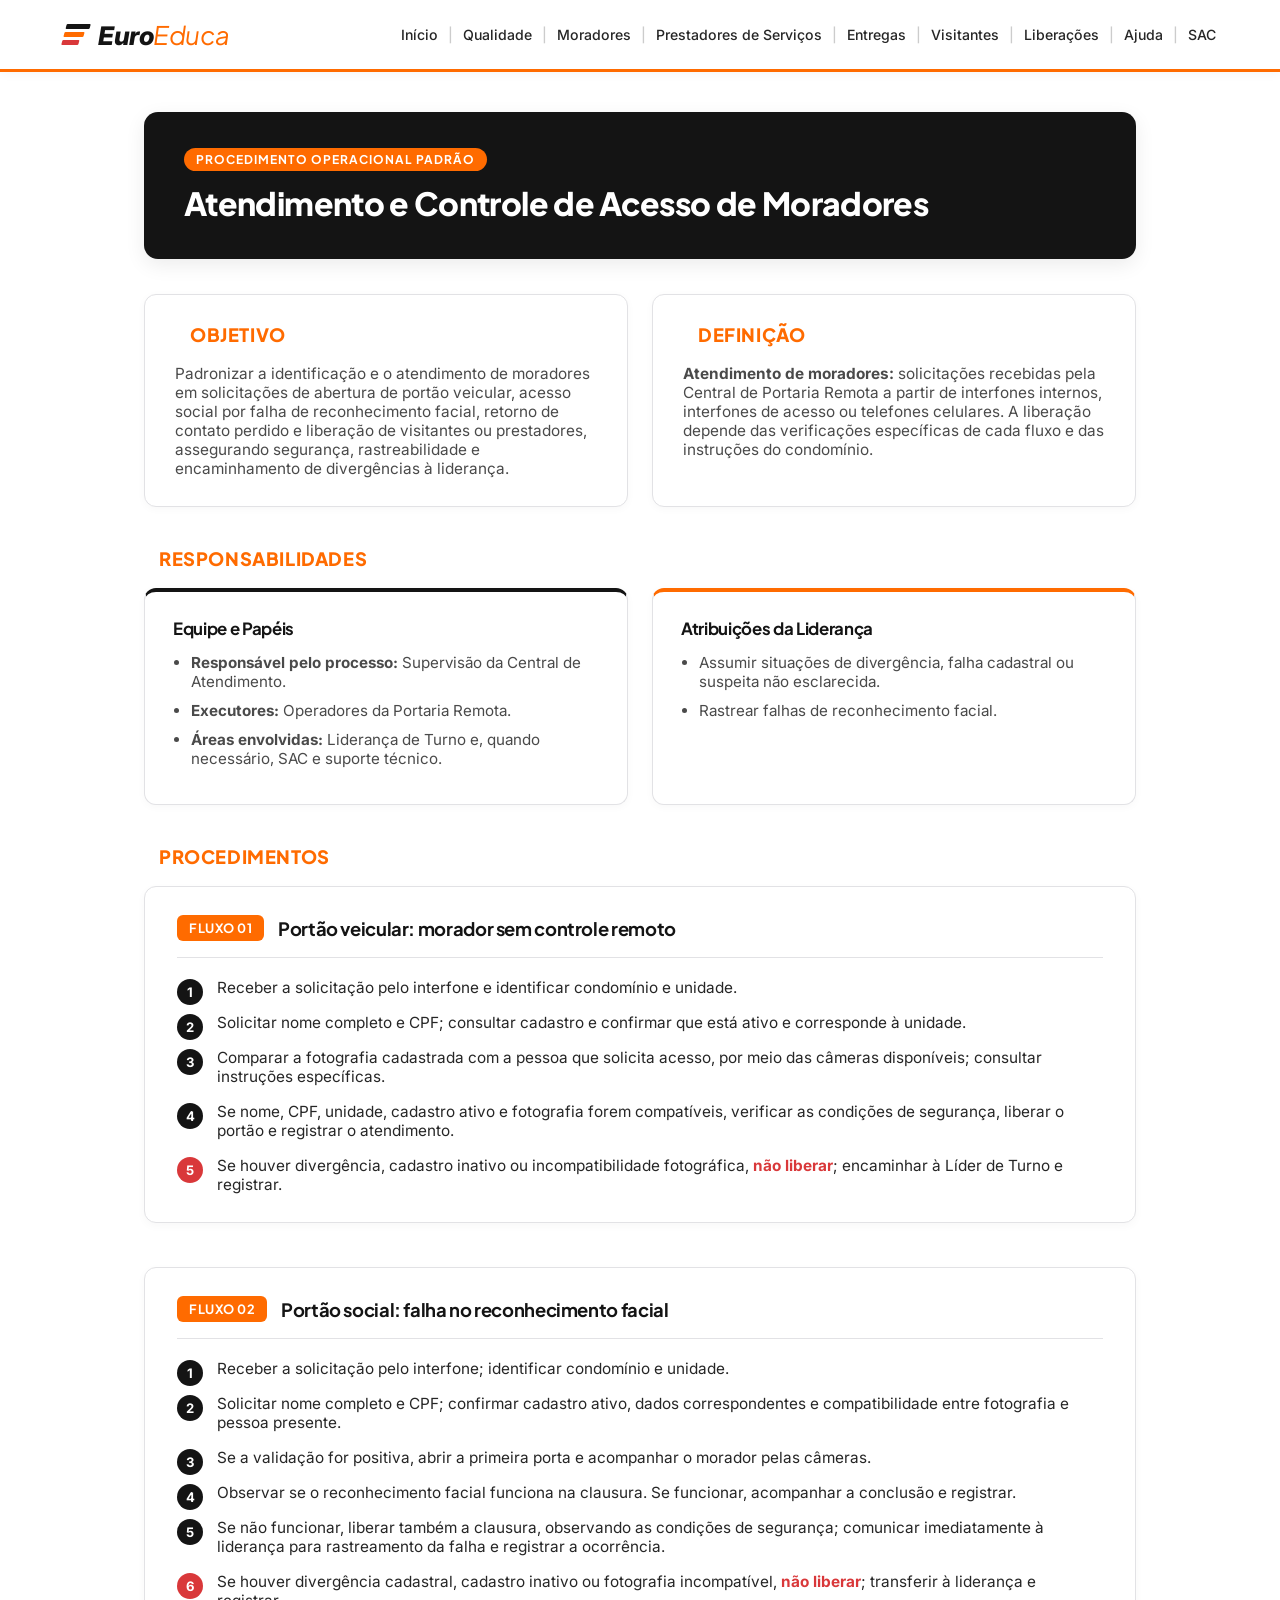
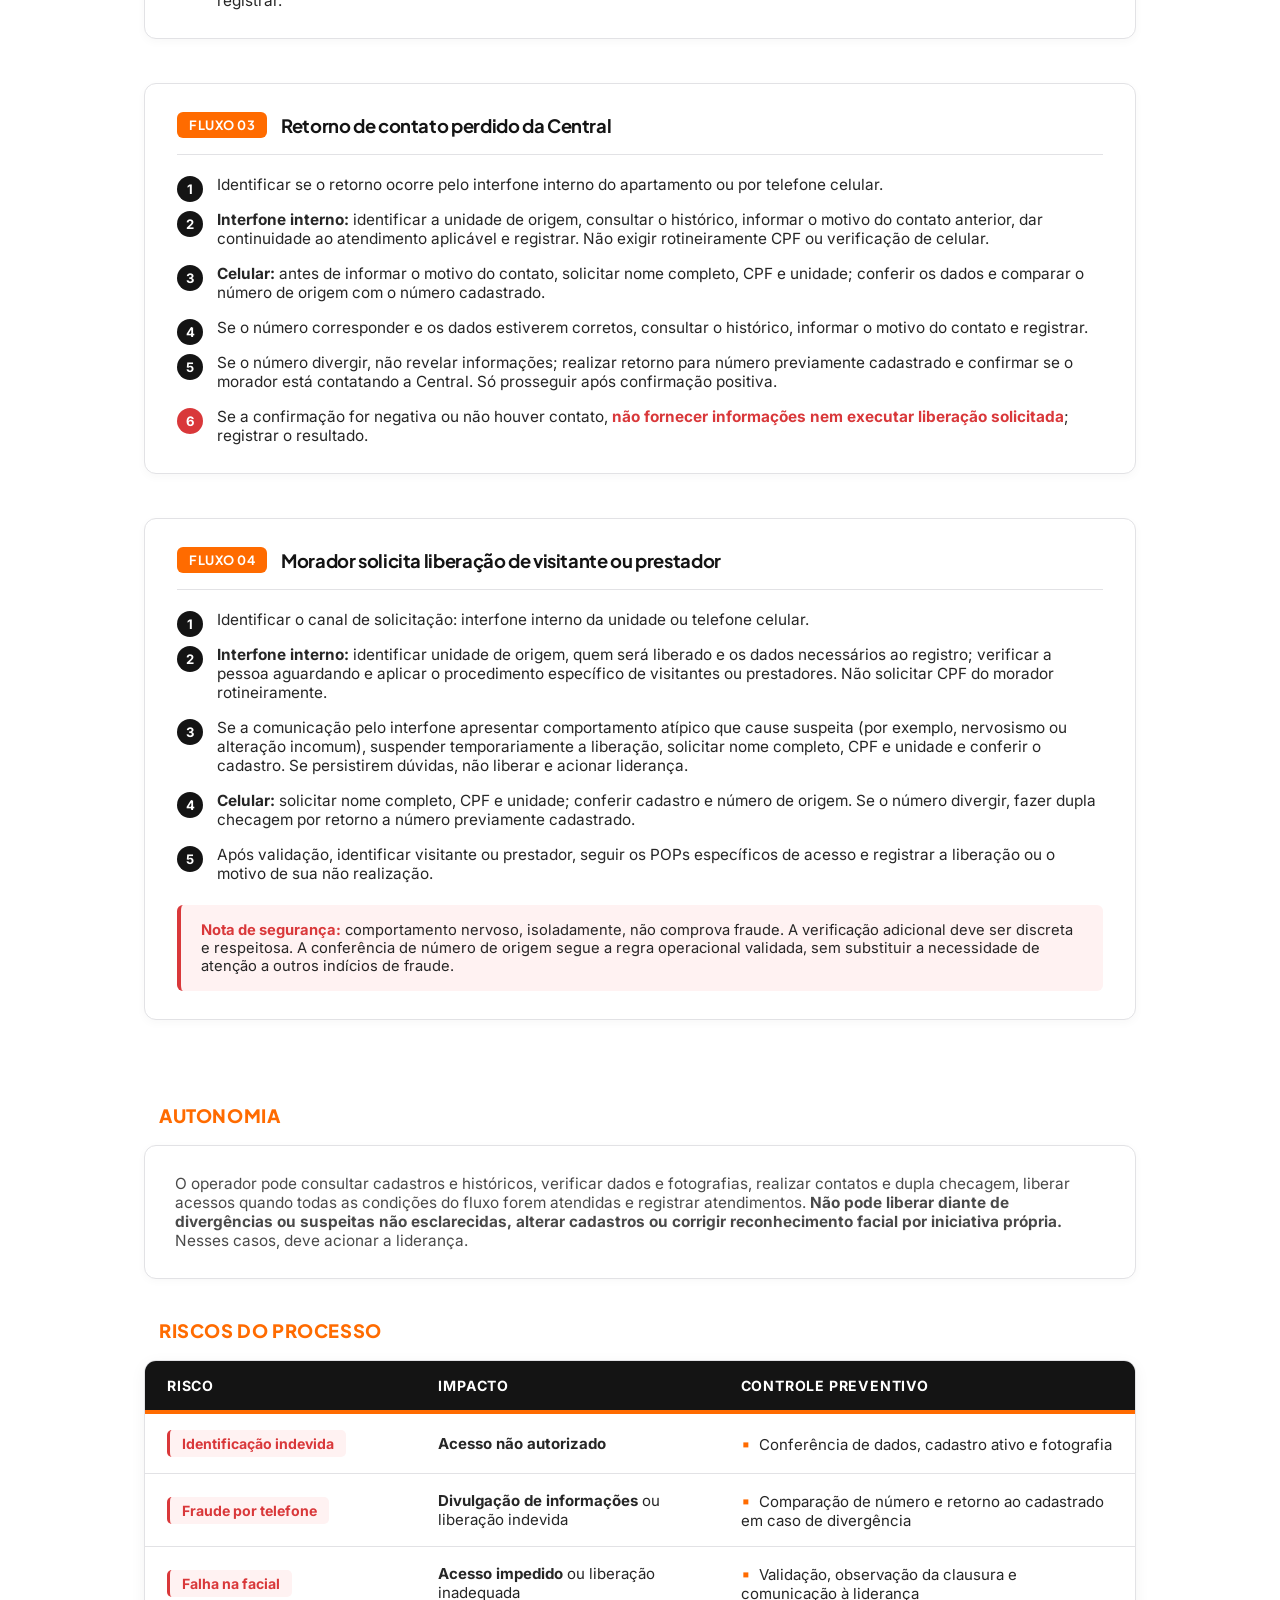
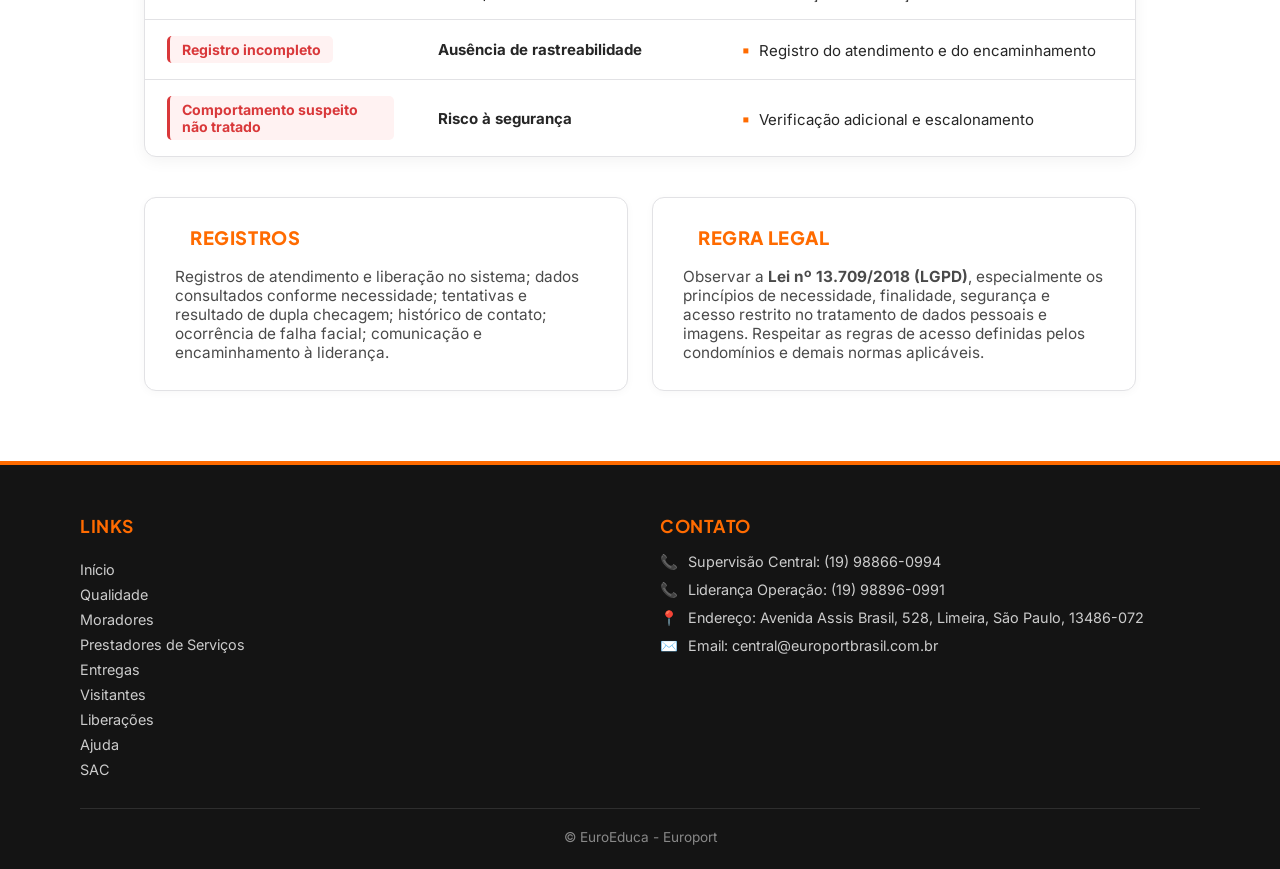
==== commit 2626ca51: "Atualização - prestador" ====
--- a/EuroEduca/morador.html
+++ b/EuroEduca/morador.html
@@ -229,7 +229,7 @@
                 <a href="index.html">Início</a>
                 <a href="qualidade.html">Qualidade</a>
                 <a href="moradores.html">Moradores</a>
-                <a href="prestadores.html">Prestadores de Serviços</a>
+                <a href="prestador.html">Prestadores de Serviços</a>
                 <a href="entregas.html">Entregas</a>
                 <a href="visitantes.html">Visitantes</a>
                 <a href="liberacoes.html">Liberações</a>
--- a/EuroEduca/moradores.css
+++ b/EuroEduca/moradores.css
@@ -166,6 +166,7 @@
     display: flex;
     align-items: center;
     gap: 10px;
+    color: var(--laranja);
 }
 
 .titulo-secao::before {
@@ -173,7 +174,6 @@
     display: inline-block;
     width: 5px;
     height: 20px;
-    /* background-color: var(--laranja); */
     border-radius: 3px;
 }
 
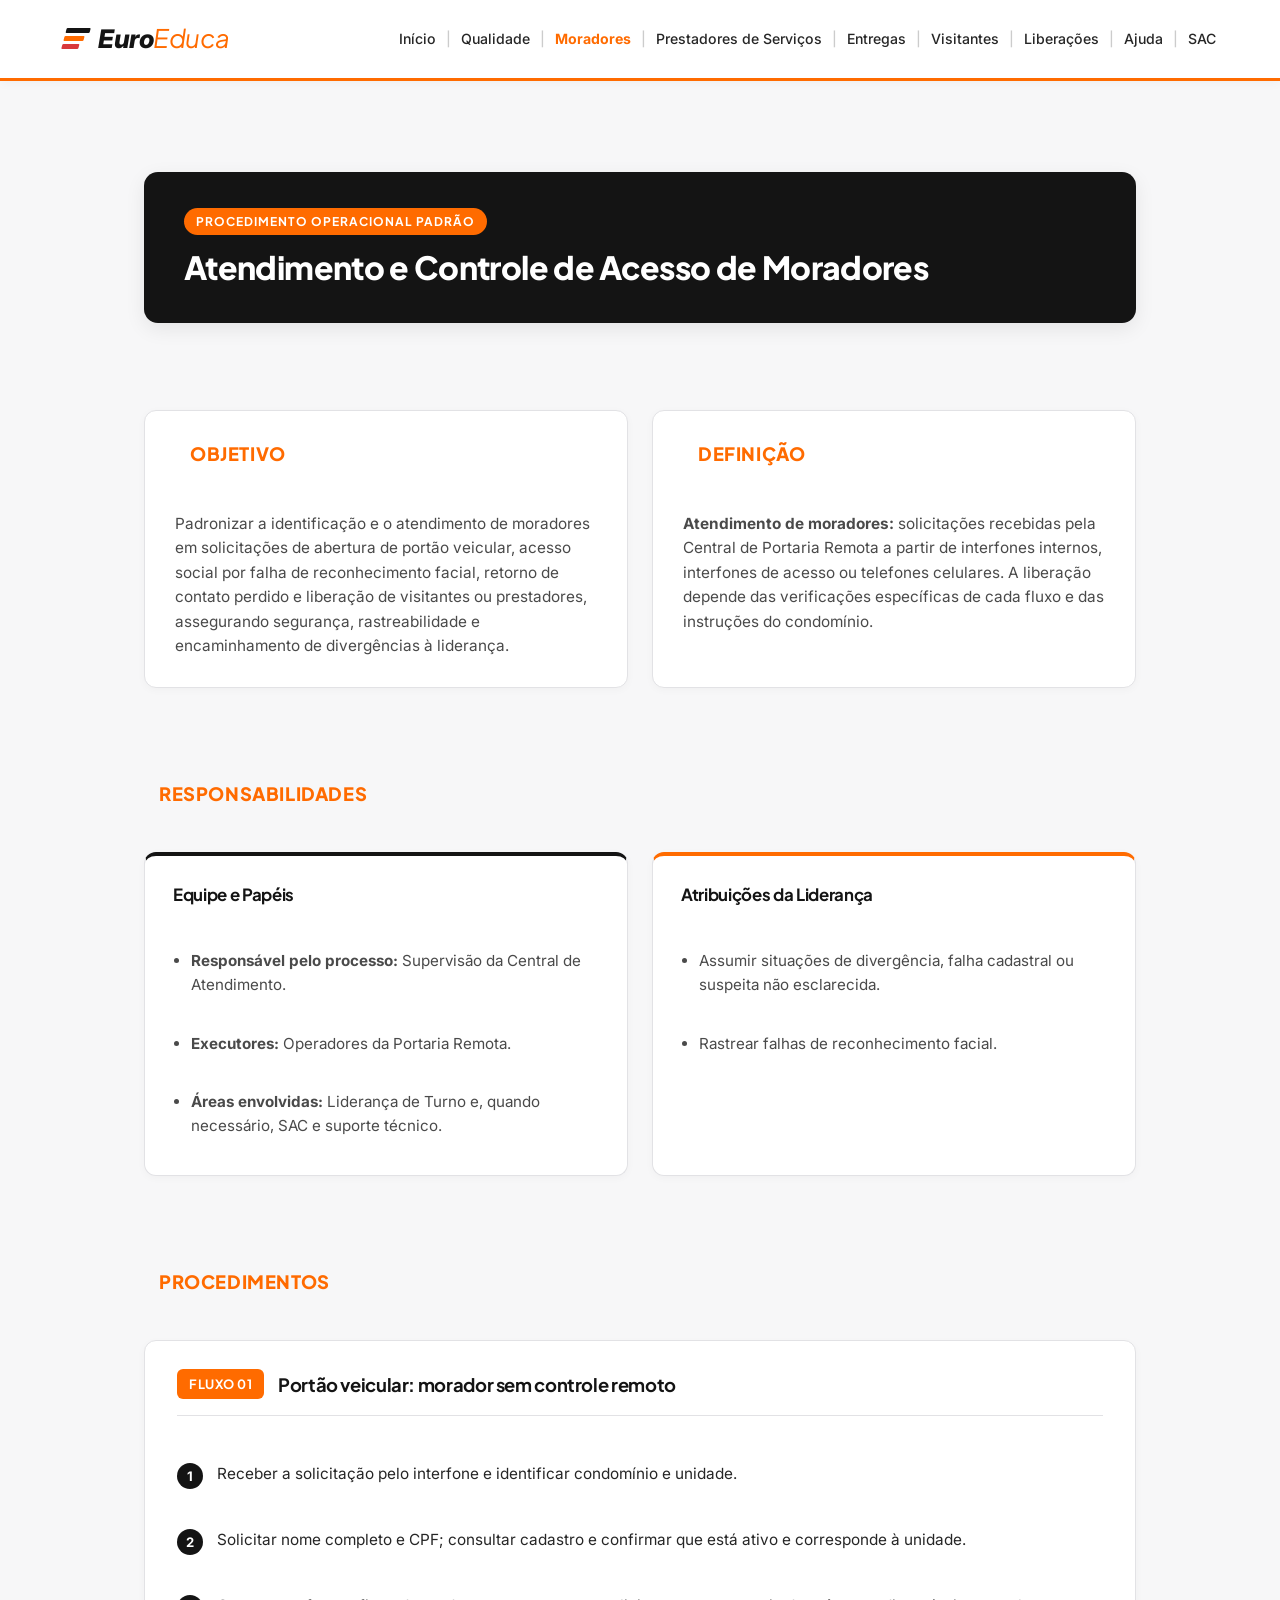
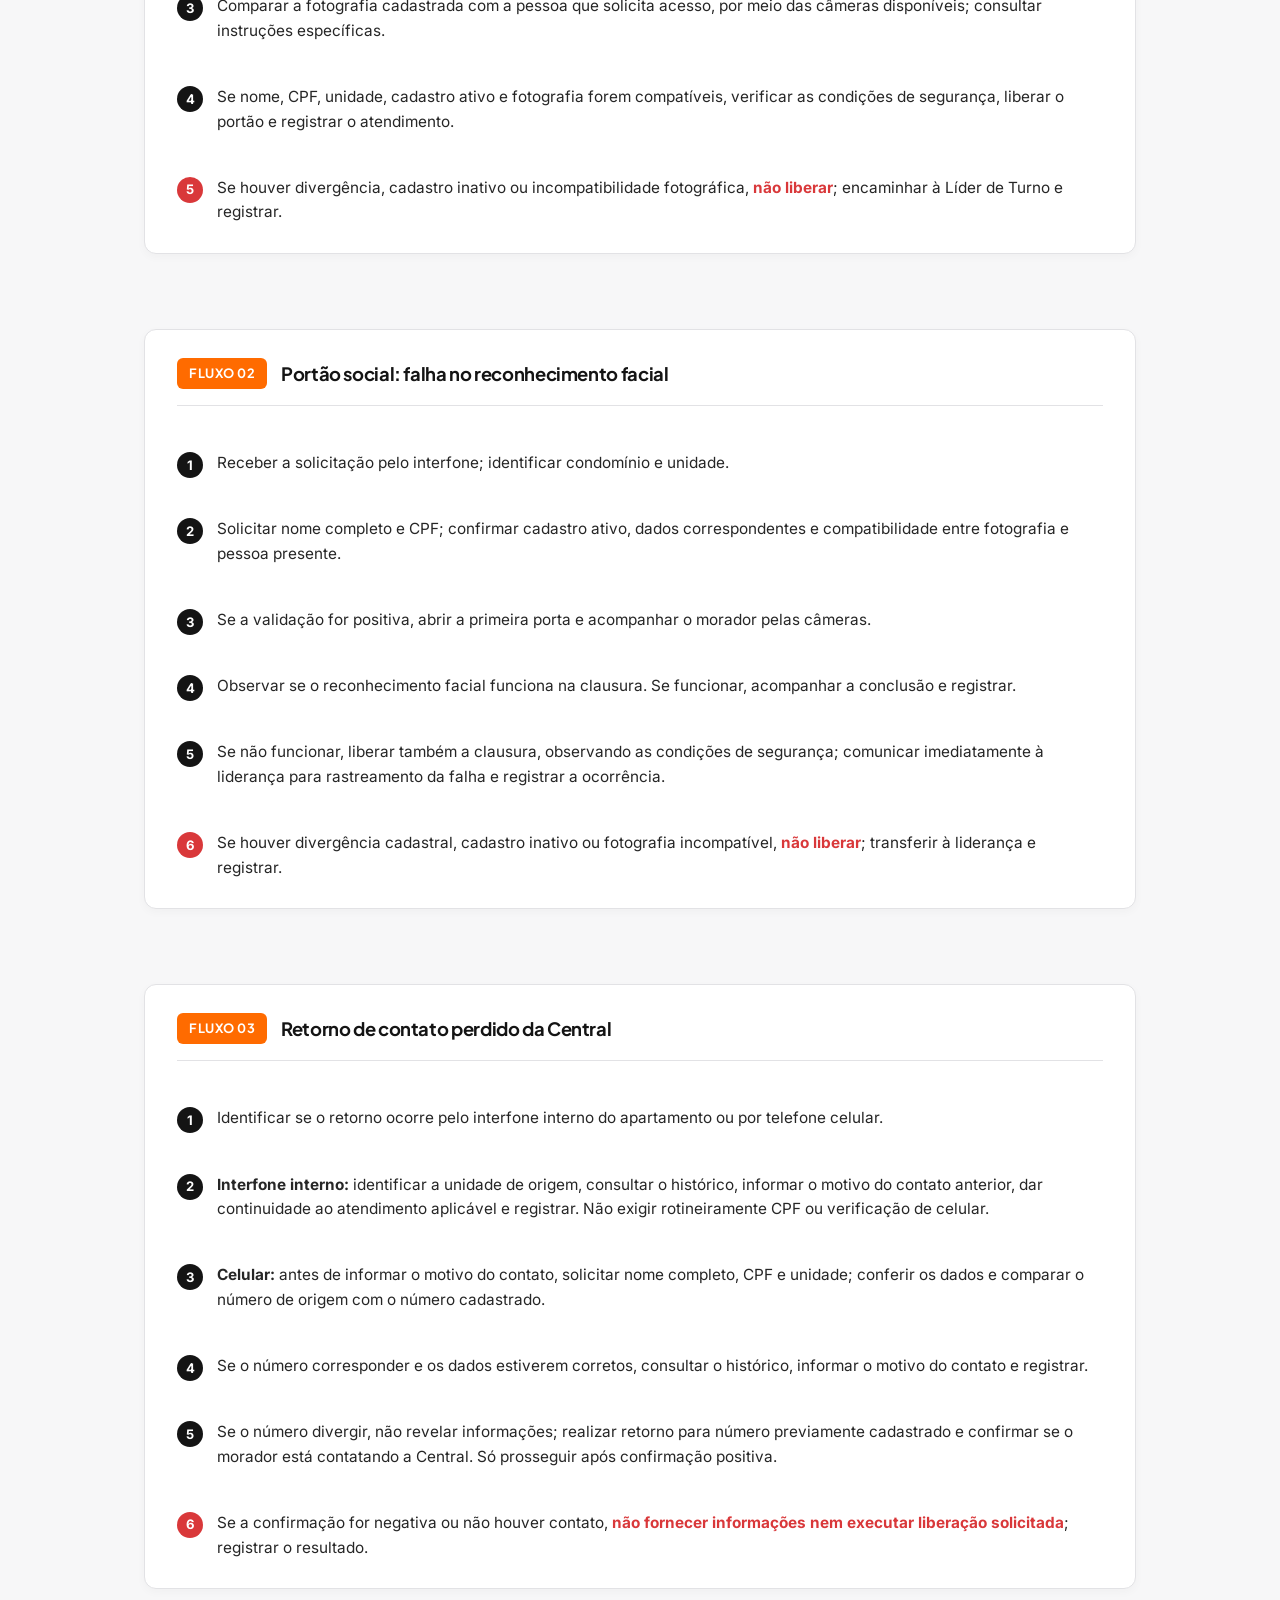
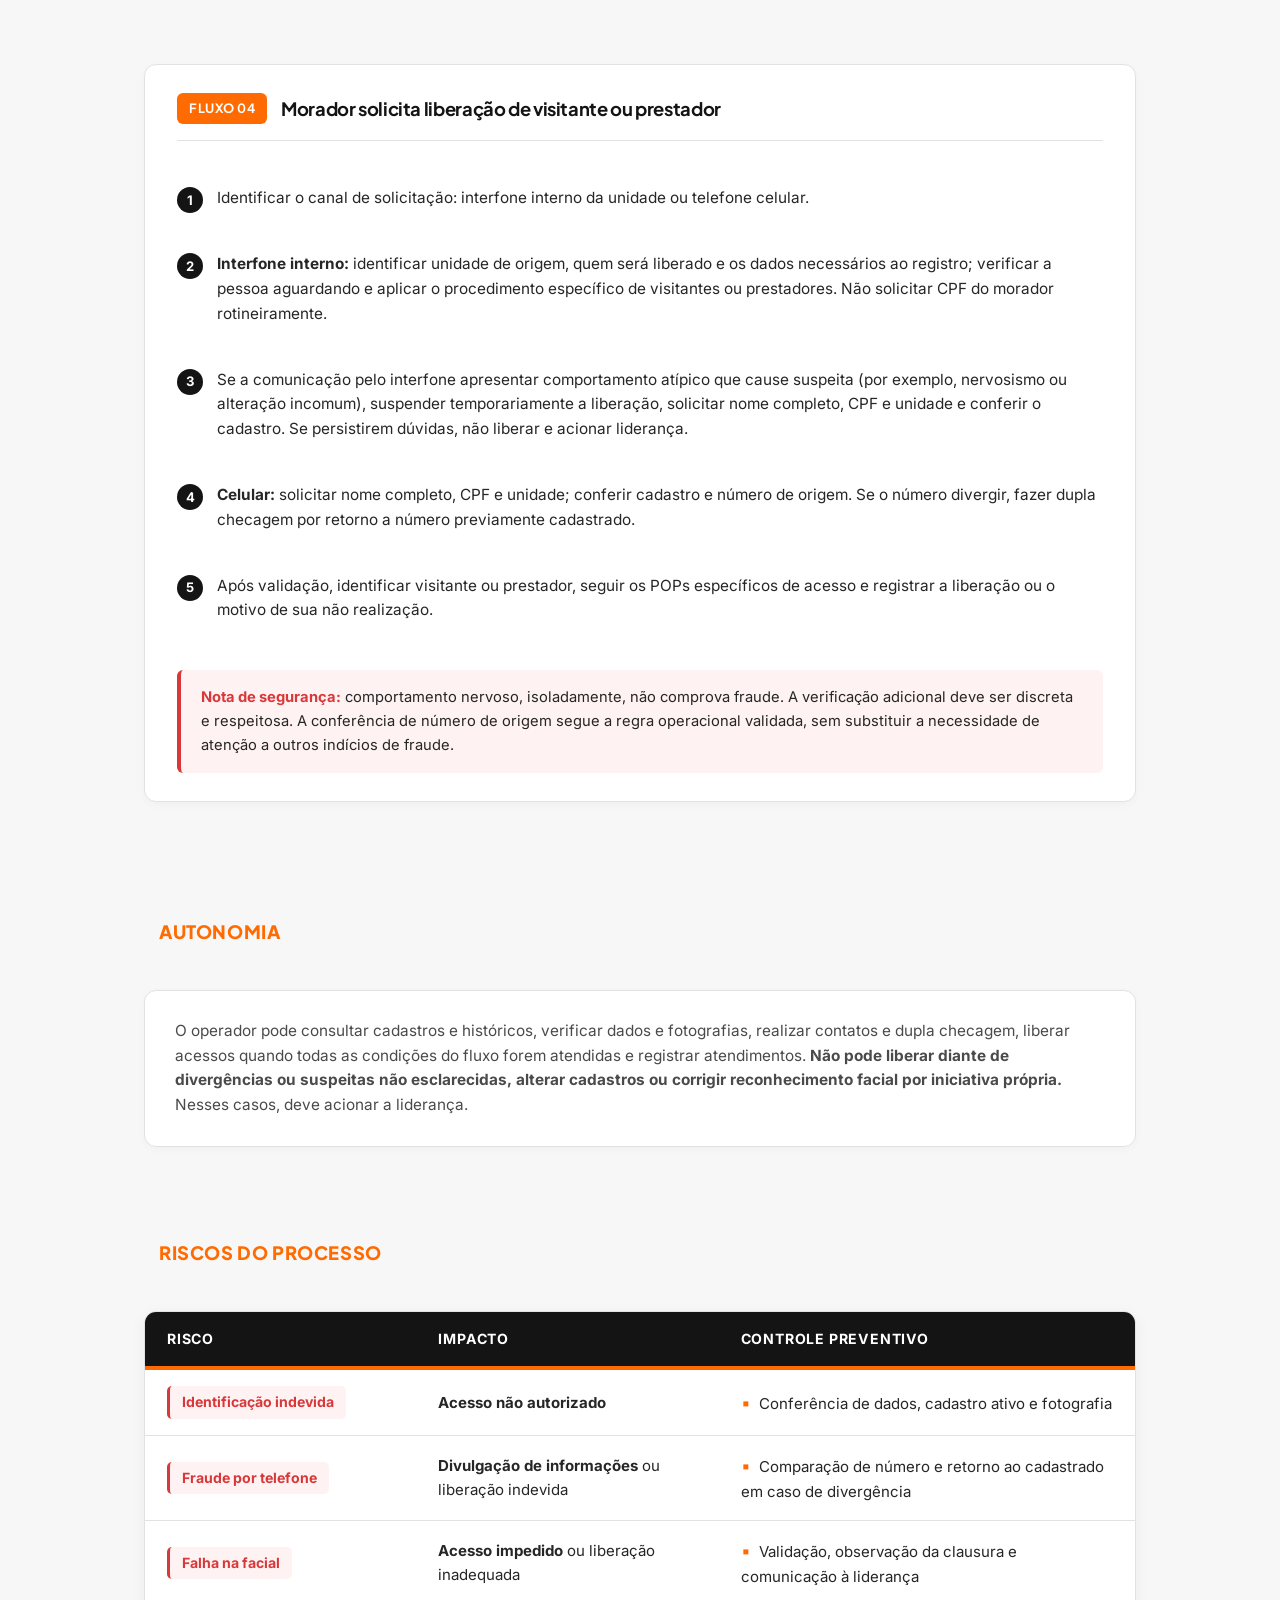
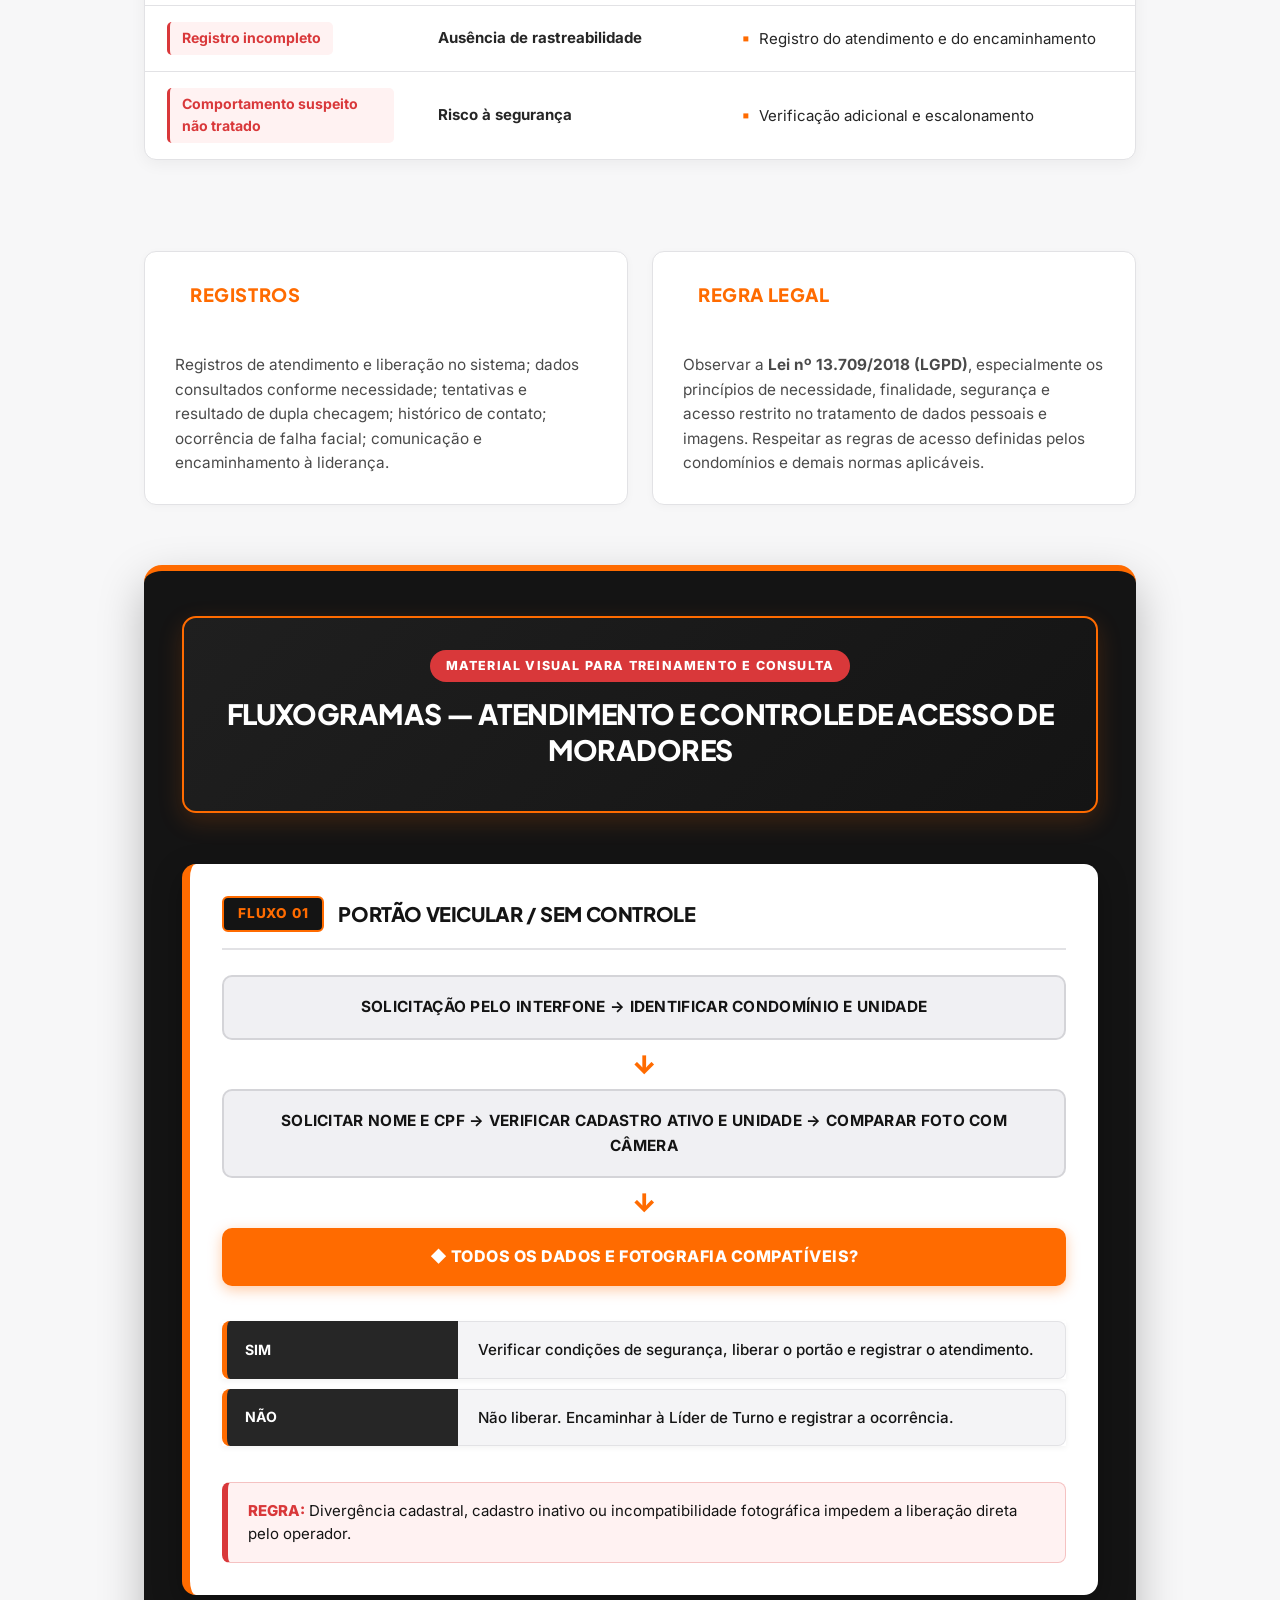
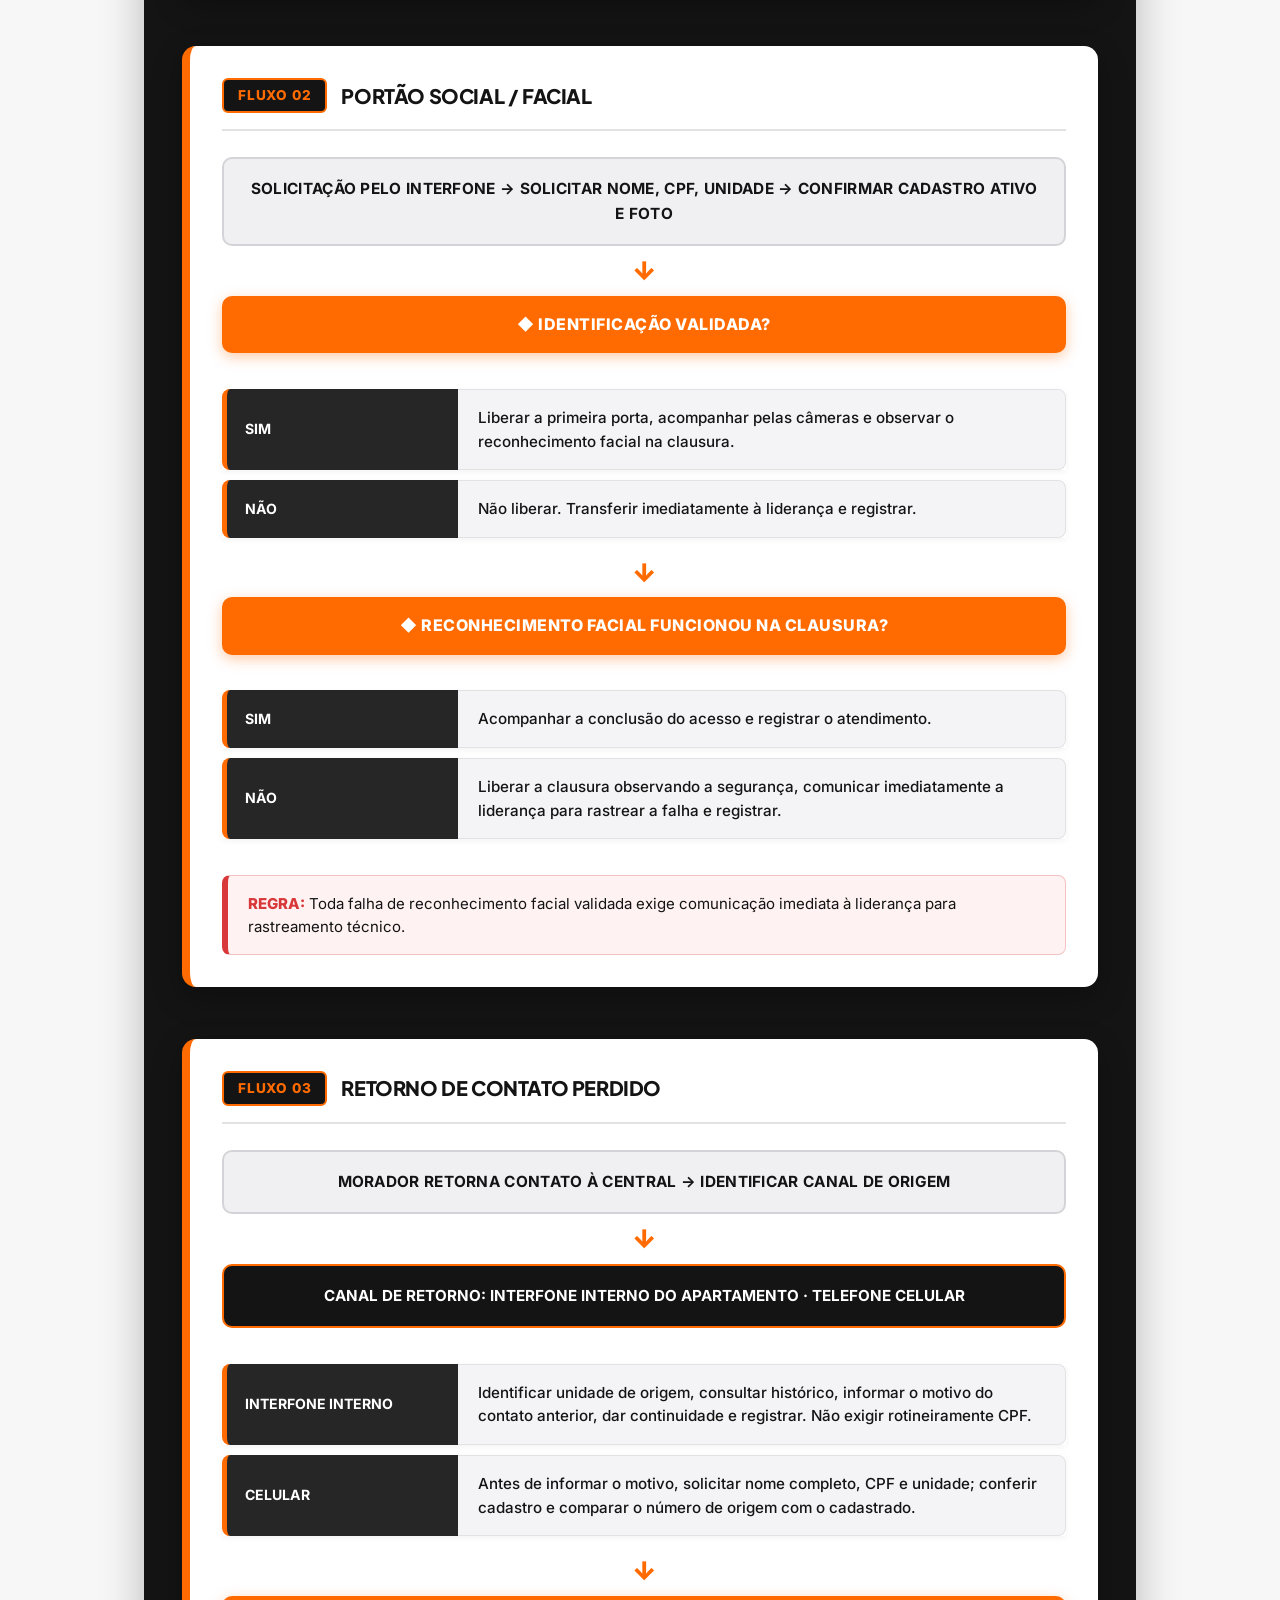
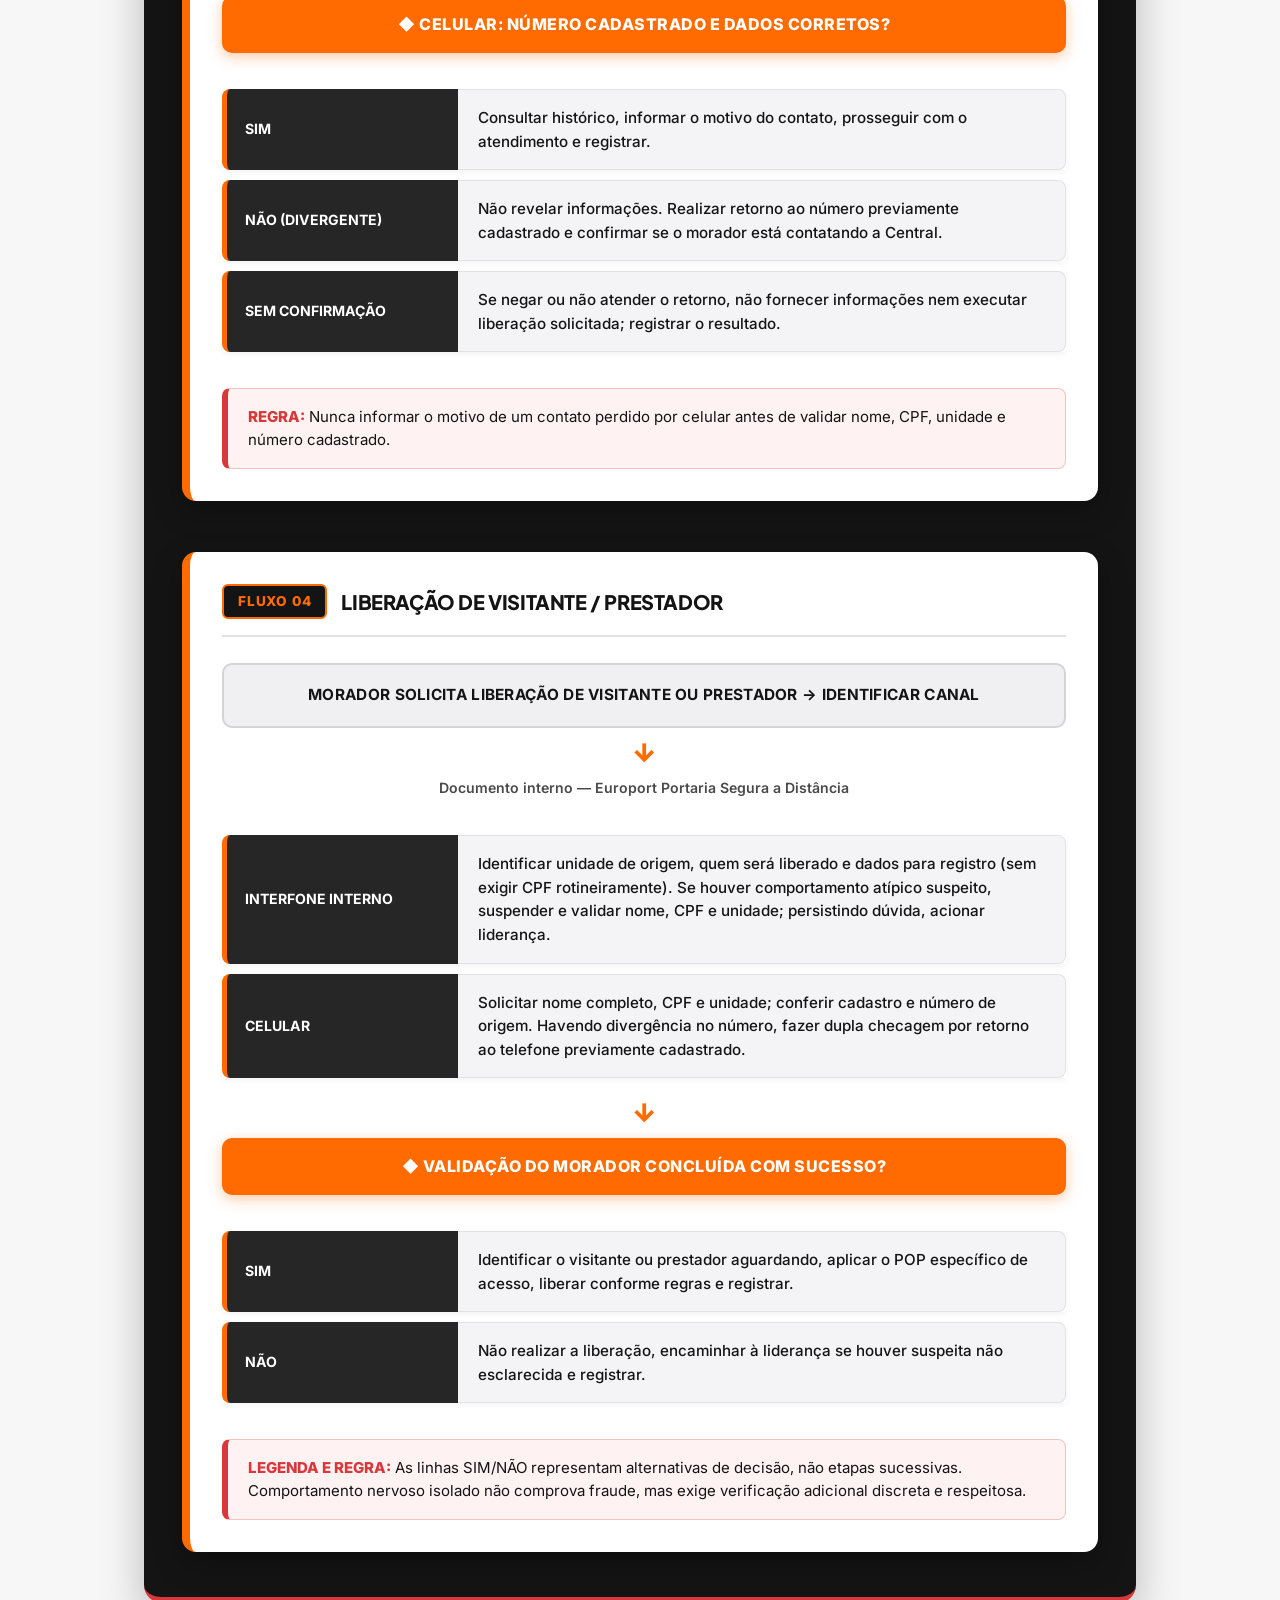
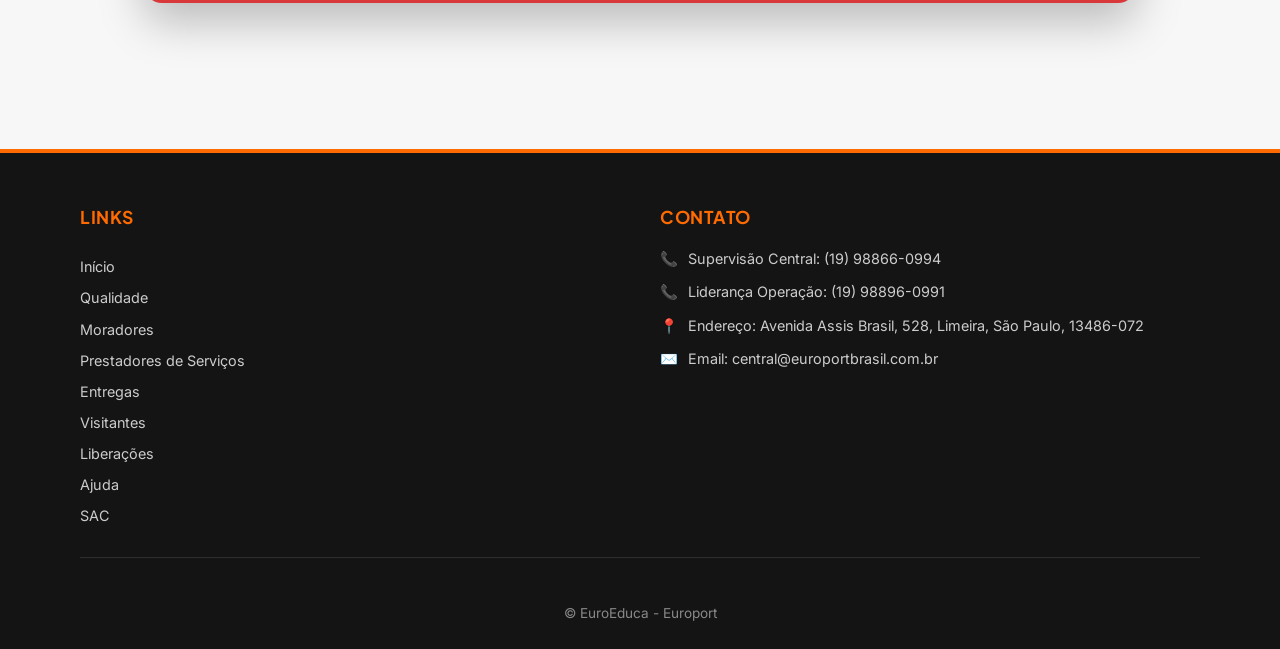
==== commit 6d466db6: "Atualizações" ====
--- a/EuroEduca/morador.html
+++ b/EuroEduca/morador.html
@@ -6,9 +6,9 @@
     <title>EuroEduca - Atendimento e Controle de Acesso de Moradores</title>
     <link rel="stylesheet" href="moradores.css">
     <link rel="preconnect" href="https://fonts.googleapis.com">
-<link rel="preconnect" href="https://fonts.gstatic.com" crossorigin>
-<link href="https://fonts.googleapis.com/css2?family=Inter:wght@400;500;600;700&family=Plus+Jakarta+Sans:ital,wght@0,700;0,800;1,800&display=swap" rel="stylesheet">
-<link href="https://fonts.googleapis.com/css2?family=IBM+Plex+Sans:wght@400;500;600;700&family=Space+Grotesk:wght@700&display=swap" rel="stylesheet">
+    <link rel="preconnect" href="https://fonts.gstatic.com" crossorigin>
+    <link href="https://fonts.googleapis.com/css2?family=Inter:wght@400;500;600;700&family=Plus+Jakarta+Sans:ital,wght@0,700;0,800;1,800&display=swap" rel="stylesheet">
+    <link href="https://fonts.googleapis.com/css2?family=IBM+Plex+Sans:wght@400;500;600;700&family=Space+Grotesk:wght@700&display=swap" rel="stylesheet">
 </head>
 <body>
 
@@ -24,19 +24,21 @@
                 <span class="logo-texto"><strong>Euro</strong>Educa</span>
             </a>
 
-           <ul>
-    <li><a href="index.html">Início</a></li>
-    <li><a href="qualidade.html">Qualidade</a></li>
-    <li><a href="morador.html">Moradores</a></li>
-    <li><a href="prestador.html">Prestadores de Serviços</a></li>
-    <li><a href="entregas.html">Entregas</a></li>
-    <li><a href="visitante.html">Visitantes</a></li>
-    <li><a href="liberacoes.html">Liberações</a></li>
-    <li><a href="ajuda.html">Ajuda</a></li>
-    <li><a href="sac.html">SAC</a></li>
-</ul>
+            <ul>
+                <li><a href="index.html">Início</a></li>
+                <li><a href="qualidade.html">Qualidade</a></li>
+                <li><a href="morador.html" class="ativo">Moradores</a></li>
+                <li><a href="prestador.html">Prestadores de Serviços</a></li>
+                <li><a href="entregas.html">Entregas</a></li>
+                <li><a href="visitante.html">Visitantes</a></li>
+                <li><a href="liberacoes.html">Liberações</a></li>
+                <li><a href="ajuda.html">Ajuda</a></li>
+                <li><a href="sac.html">SAC</a></li>
+            </ul>
         </nav>
     </header>
+
+    <br><br>
 
     <!-- CONTEÚDO PRINCIPAL -->
     <main class="container">
@@ -47,45 +49,60 @@
             <h1>Atendimento e Controle de Acesso de Moradores</h1>
         </div>
 
+        <br><br>
+
         <!-- OBJETIVO E DEFINIÇÃO -->
         <section class="grid-duplo">
             <article class="bloco-info">
                 <h2 class="titulo-secao">Objetivo</h2>
+                <br>
                 <p>Padronizar a identificação e o atendimento de moradores em solicitações de abertura de portão veicular, acesso social por falha de reconhecimento facial, retorno de contato perdido e liberação de visitantes ou prestadores, assegurando segurança, rastreabilidade e encaminhamento de divergências à liderança.</p>
             </article>
 
             <article class="bloco-info">
                 <h2 class="titulo-secao">Definição</h2>
+                <br>
                 <p><strong>Atendimento de moradores:</strong> solicitações recebidas pela Central de Portaria Remota a partir de interfones internos, interfones de acesso ou telefones celulares. A liberação depende das verificações específicas de cada fluxo e das instruções do condomínio.</p>
             </article>
         </section>
+
+        <br><br>
 
         <!-- RESPONSABILIDADES -->
         <section class="secao">
             <h2 class="titulo-secao">Responsabilidades</h2>
+            <br>
             <div class="grid-duplo">
                 <div class="card-responsabilidade">
                     <h3>Equipe e Papéis</h3>
+                    <br>
                     <ul>
                         <li><strong>Responsável pelo processo:</strong> Supervisão da Central de Atendimento.</li>
+                        <br>
                         <li><strong>Executores:</strong> Operadores da Portaria Remota.</li>
+                        <br>
                         <li><strong>Áreas envolvidas:</strong> Liderança de Turno e, quando necessário, SAC e suporte técnico.</li>
                     </ul>
                 </div>
 
                 <div class="card-responsabilidade destaque-lideranca">
                     <h3>Atribuições da Liderança</h3>
+                    <br>
                     <ul>
                         <li>Assumir situações de divergência, falha cadastral ou suspeita não esclarecida.</li>
+                        <br>
                         <li>Rastrear falhas de reconhecimento facial.</li>
                     </ul>
                 </div>
             </div>
         </section>
+
+        <br><br>
 
         <!-- PROCEDIMENTOS -->
         <section class="secao">
             <h2 class="titulo-secao">Procedimentos</h2>
+            <br>
 
             <!-- Fluxo 01 -->
             <div class="card-fluxo">
@@ -93,31 +110,45 @@
                     <span class="fluxo-badge">Fluxo 01</span>
                     <h3>Portão veicular: morador sem controle remoto</h3>
                 </div>
+                <br>
                 <ol class="lista-passos">
                     <li>Receber a solicitação pelo interfone e identificar condomínio e unidade.</li>
+                    <br>
                     <li>Solicitar nome completo e CPF; consultar cadastro e confirmar que está ativo e corresponde à unidade.</li>
+                    <br>
                     <li>Comparar a fotografia cadastrada com a pessoa que solicita acesso, por meio das câmeras disponíveis; consultar instruções específicas.</li>
+                    <br>
                     <li>Se nome, CPF, unidade, cadastro ativo e fotografia forem compatíveis, verificar as condições de segurança, liberar o portão e registrar o atendimento.</li>
+                    <br>
                     <li class="passo-alerta">Se houver divergência, cadastro inativo ou incompatibilidade fotográfica, <strong>não liberar</strong>; encaminhar à Líder de Turno e registrar.</li>
                 </ol>
             </div>
-<br>
+
+            <br><br>
+
             <!-- Fluxo 02 -->
             <div class="card-fluxo">
                 <div class="fluxo-header">
                     <span class="fluxo-badge">Fluxo 02</span>
                     <h3>Portão social: falha no reconhecimento facial</h3>
                 </div>
+                <br>
                 <ol class="lista-passos">
                     <li>Receber a solicitação pelo interfone; identificar condomínio e unidade.</li>
+                    <br>
                     <li>Solicitar nome completo e CPF; confirmar cadastro ativo, dados correspondentes e compatibilidade entre fotografia e pessoa presente.</li>
+                    <br>
                     <li>Se a validação for positiva, abrir a primeira porta e acompanhar o morador pelas câmeras.</li>
+                    <br>
                     <li>Observar se o reconhecimento facial funciona na clausura. Se funcionar, acompanhar a conclusão e registrar.</li>
+                    <br>
                     <li>Se não funcionar, liberar também a clausura, observando as condições de segurança; comunicar imediatamente à liderança para rastreamento da falha e registrar a ocorrência.</li>
+                    <br>
                     <li class="passo-alerta">Se houver divergência cadastral, cadastro inativo ou fotografia incompatível, <strong>não liberar</strong>; transferir à liderança e registrar.</li>
                 </ol>
             </div>
-            <br>
+
+            <br><br>
 
             <!-- Fluxo 03 -->
             <div class="card-fluxo">
@@ -125,47 +156,66 @@
                     <span class="fluxo-badge">Fluxo 03</span>
                     <h3>Retorno de contato perdido da Central</h3>
                 </div>
+                <br>
                 <ol class="lista-passos">
                     <li>Identificar se o retorno ocorre pelo interfone interno do apartamento ou por telefone celular.</li>
+                    <br>
                     <li><strong>Interfone interno:</strong> identificar a unidade de origem, consultar o histórico, informar o motivo do contato anterior, dar continuidade ao atendimento aplicável e registrar. Não exigir rotineiramente CPF ou verificação de celular.</li>
+                    <br>
                     <li><strong>Celular:</strong> antes de informar o motivo do contato, solicitar nome completo, CPF e unidade; conferir os dados e comparar o número de origem com o número cadastrado.</li>
+                    <br>
                     <li>Se o número corresponder e os dados estiverem corretos, consultar o histórico, informar o motivo do contato e registrar.</li>
+                    <br>
                     <li>Se o número divergir, não revelar informações; realizar retorno para número previamente cadastrado e confirmar se o morador está contatando a Central. Só prosseguir após confirmação positiva.</li>
+                    <br>
                     <li class="passo-alerta">Se a confirmação for negativa ou não houver contato, <strong>não fornecer informações nem executar liberação solicitada</strong>; registrar o resultado.</li>
                 </ol>
             </div>
-<br>
+
+            <br><br>
+
             <!-- Fluxo 04 -->
             <div class="card-fluxo">
                 <div class="fluxo-header">
                     <span class="fluxo-badge">Fluxo 04</span>
                     <h3>Morador solicita liberação de visitante ou prestador</h3>
                 </div>
+                <br>
                 <ol class="lista-passos">
                     <li>Identificar o canal de solicitação: interfone interno da unidade ou telefone celular.</li>
+                    <br>
                     <li><strong>Interfone interno:</strong> identificar unidade de origem, quem será liberado e os dados necessários ao registro; verificar a pessoa aguardando e aplicar o procedimento específico de visitantes ou prestadores. Não solicitar CPF do morador rotineiramente.</li>
+                    <br>
                     <li>Se a comunicação pelo interfone apresentar comportamento atípico que cause suspeita (por exemplo, nervosismo ou alteração incomum), suspender temporariamente a liberação, solicitar nome completo, CPF e unidade e conferir o cadastro. Se persistirem dúvidas, não liberar e acionar liderança.</li>
+                    <br>
                     <li><strong>Celular:</strong> solicitar nome completo, CPF e unidade; conferir cadastro e número de origem. Se o número divergir, fazer dupla checagem por retorno a número previamente cadastrado.</li>
+                    <br>
                     <li>Após validação, identificar visitante ou prestador, seguir os POPs específicos de acesso e registrar a liberação ou o motivo de sua não realização.</li>
                 </ol>
-
+                <br>
                 <div class="nota-seguranca">
                     <strong>Nota de segurança:</strong> comportamento nervoso, isoladamente, não comprova fraude. A verificação adicional deve ser discreta e respeitosa. A conferência de número de origem segue a regra operacional validada, sem substituir a necessidade de atenção a outros indícios de fraude.
                 </div>
             </div>
         </section>
-<br>
+
+        <br><br>
+
         <!-- AUTONOMIA -->
         <section class="secao">
             <h2 class="titulo-secao">Autonomia</h2>
+            <br>
             <div class="bloco-info">
                 <p>O operador pode consultar cadastros e históricos, verificar dados e fotografias, realizar contatos e dupla checagem, liberar acessos quando todas as condições do fluxo forem atendidas e registrar atendimentos. <strong>Não pode liberar diante de divergências ou suspeitas não esclarecidas, alterar cadastros ou corrigir reconhecimento facial por iniciativa própria.</strong> Nesses casos, deve acionar a liderança.</p>
             </div>
         </section>
+
+        <br><br>
 
         <!-- RISCOS DO PROCESSO -->
         <section class="secao">
             <h2 class="titulo-secao">Riscos do Processo</h2>
+            <br>
             <div class="tabela-wrapper">
                 <table class="tabela-riscos">
                     <thead>
@@ -205,21 +255,279 @@
                 </table>
             </div>
         </section>
+
+        <br><br>
 
         <!-- REGISTROS E REGRA LEGAL -->
         <section class="grid-duplo secao">
             <article class="bloco-info">
                 <h2 class="titulo-secao">Registros</h2>
+                <br>
                 <p>Registros de atendimento e liberação no sistema; dados consultados conforme necessidade; tentativas e resultado de dupla checagem; histórico de contato; ocorrência de falha facial; comunicação e encaminhamento à liderança.</p>
             </article>
 
             <article class="bloco-info">
                 <h2 class="titulo-secao">Regra Legal</h2>
+                <br>
                 <p>Observar a <strong>Lei nº 13.709/2018 (LGPD)</strong>, especialmente os princípios de necessidade, finalidade, segurança e acesso restrito no tratamento de dados pessoais e imagens. Respeitar as regras de acesso definidas pelos condomínios e demais normas aplicáveis.</p>
             </article>
         </section>
 
+        <!-- =========================================================
+             SEÇÃO EM DESTAQUE: FLUXOGRAMAS (MORADORES)
+             ========================================================= -->
+        <section class="secao-fluxogramas-destaque">
+
+            <!-- CABEÇALHO PRINCIPAL DOS FLUXOGRAMAS -->
+            <div class="fluxograma-banner-principal">
+                <span class="badge-material-visual">Material Visual para Treinamento e Consulta</span>
+                <h2>FLUXOGRAMAS — ATENDIMENTO E CONTROLE DE ACESSO DE MORADORES</h2>
+            </div>
+
+            <br><br>
+
+            <!-- FLUXO 01 — PORTÃO VEICULAR / SEM CONTROLE -->
+            <div class="bloco-fluxograma">
+                <div class="fluxograma-titulo-barra">
+                    <span class="numero-fluxo">FLUXO 01</span>
+                    <h3>PORTÃO VEICULAR / SEM CONTROLE</h3>
+                </div>
+                <br>
+
+                <div class="caixa-etapa">
+                    SOLICITAÇÃO PELO INTERFONE → IDENTIFICAR CONDOMÍNIO E UNIDADE
+                </div>
+
+                <div class="seta-fluxo">↓</div>
+
+                <div class="caixa-etapa">
+                    SOLICITAR NOME E CPF → VERIFICAR CADASTRO ATIVO E UNIDADE → COMPARAR FOTO COM CÂMERA
+                </div>
+
+                <div class="seta-fluxo">↓</div>
+
+                <div class="caixa-decisao">
+                    ◆ TODOS OS DADOS E FOTOGRAFIA COMPATÍVEIS?
+                </div>
+
+                <br>
+
+                <table class="tabela-fluxograma">
+                    <tbody>
+                        <tr>
+                            <td class="col-condicao">SIM</td>
+                            <td class="col-acao">Verificar condições de segurança, liberar o portão e registrar o atendimento.</td>
+                        </tr>
+                        <tr>
+                            <td class="col-condicao">NÃO</td>
+                            <td class="col-acao">Não liberar. Encaminhar à Líder de Turno e registrar a ocorrência.</td>
+                        </tr>
+                    </tbody>
+                </table>
+
+                <br>
+
+                <div class="caixa-regra-alerta">
+                    <strong>REGRA:</strong> Divergência cadastral, cadastro inativo ou incompatibilidade fotográfica impedem a liberação direta pelo operador.
+                </div>
+            </div>
+
+            <br><br>
+
+            <!-- FLUXO 02 — PORTÃO SOCIAL / FACIAL -->
+            <div class="bloco-fluxograma">
+                <div class="fluxograma-titulo-barra">
+                    <span class="numero-fluxo">FLUXO 02</span>
+                    <h3>PORTÃO SOCIAL / FACIAL</h3>
+                </div>
+                <br>
+
+                <div class="caixa-etapa">
+                    SOLICITAÇÃO PELO INTERFONE → SOLICITAR NOME, CPF, UNIDADE → CONFIRMAR CADASTRO ATIVO E FOTO
+                </div>
+
+                <div class="seta-fluxo">↓</div>
+
+                <div class="caixa-decisao">
+                    ◆ IDENTIFICAÇÃO VALIDADA?
+                </div>
+
+                <br>
+
+                <table class="tabela-fluxograma">
+                    <tbody>
+                        <tr>
+                            <td class="col-condicao">SIM</td>
+                            <td class="col-acao">Liberar a primeira porta, acompanhar pelas câmeras e observar o reconhecimento facial na clausura.</td>
+                        </tr>
+                        <tr>
+                            <td class="col-condicao">NÃO</td>
+                            <td class="col-acao">Não liberar. Transferir imediatamente à liderança e registrar.</td>
+                        </tr>
+                    </tbody>
+                </table>
+
+                <div class="seta-fluxo">↓</div>
+
+                <div class="caixa-decisao">
+                    ◆ RECONHECIMENTO FACIAL FUNCIONOU NA CLAUSURA?
+                </div>
+
+                <br>
+
+                <table class="tabela-fluxograma">
+                    <tbody>
+                        <tr>
+                            <td class="col-condicao">SIM</td>
+                            <td class="col-acao">Acompanhar a conclusão do acesso e registrar o atendimento.</td>
+                        </tr>
+                        <tr>
+                            <td class="col-condicao">NÃO</td>
+                            <td class="col-acao">Liberar a clausura observando a segurança, comunicar imediatamente a liderança para rastrear a falha e registrar.</td>
+                        </tr>
+                    </tbody>
+                </table>
+
+                <br>
+
+                <div class="caixa-regra-alerta">
+                    <strong>REGRA:</strong> Toda falha de reconhecimento facial validada exige comunicação imediata à liderança para rastreamento técnico.
+                </div>
+            </div>
+
+            <br><br>
+
+            <!-- FLUXO 03 — RETORNO DE CONTATO PERDIDO -->
+            <div class="bloco-fluxograma">
+                <div class="fluxograma-titulo-barra">
+                    <span class="numero-fluxo">FLUXO 03</span>
+                    <h3>RETORNO DE CONTATO PERDIDO</h3>
+                </div>
+                <br>
+
+                <div class="caixa-etapa">
+                    MORADOR RETORNA CONTATO À CENTRAL → IDENTIFICAR CANAL DE ORIGEM
+                </div>
+
+                <div class="seta-fluxo">↓</div>
+
+                <div class="caixa-classificacao">
+                    CANAL DE RETORNO: INTERFONE INTERNO DO APARTAMENTO · TELEFONE CELULAR
+                </div>
+
+                <br>
+
+                <table class="tabela-fluxograma">
+                    <tbody>
+                        <tr>
+                            <td class="col-condicao">INTERFONE INTERNO</td>
+                            <td class="col-acao">Identificar unidade de origem, consultar histórico, informar o motivo do contato anterior, dar continuidade e registrar. Não exigir rotineiramente CPF.</td>
+                        </tr>
+                        <tr>
+                            <td class="col-condicao">CELULAR</td>
+                            <td class="col-acao">Antes de informar o motivo, solicitar nome completo, CPF e unidade; conferir cadastro e comparar o número de origem com o cadastrado.</td>
+                        </tr>
+                    </tbody>
+                </table>
+
+                <div class="seta-fluxo">↓</div>
+
+                <div class="caixa-decisao">
+                    ◆ CELULAR: NÚMERO CADASTRADO E DADOS CORRETOS?
+                </div>
+
+                <br>
+
+                <table class="tabela-fluxograma">
+                    <tbody>
+                        <tr>
+                            <td class="col-condicao">SIM</td>
+                            <td class="col-acao">Consultar histórico, informar o motivo do contato, prosseguir com o atendimento e registrar.</td>
+                        </tr>
+                        <tr>
+                            <td class="col-condicao">NÃO (DIVERGENTE)</td>
+                            <td class="col-acao">Não revelar informações. Realizar retorno ao número previamente cadastrado e confirmar se o morador está contatando a Central.</td>
+                        </tr>
+                        <tr>
+                            <td class="col-condicao">SEM CONFIRMAÇÃO</td>
+                            <td class="col-acao">Se negar ou não atender o retorno, não fornecer informações nem executar liberação solicitada; registrar o resultado.</td>
+                        </tr>
+                    </tbody>
+                </table>
+
+                <br>
+
+                <div class="caixa-regra-alerta">
+                    <strong>REGRA:</strong> Nunca informar o motivo de um contato perdido por celular antes de validar nome, CPF, unidade e número cadastrado.
+                </div>
+            </div>
+
+            <br><br>
+
+            <!-- FLUXO 04 — LIBERAÇÃO DE VISITANTE / PRESTADOR -->
+            <div class="bloco-fluxograma">
+                <div class="fluxograma-titulo-barra">
+                    <span class="numero-fluxo">FLUXO 04</span>
+                    <h3>LIBERAÇÃO DE VISITANTE / PRESTADOR</h3>
+                </div>
+                <br>
+
+                <div class="caixa-etapa">
+                    MORADOR SOLICITA LIBERAÇÃO DE VISITANTE OU PRESTADOR → IDENTIFICAR CANAL
+                </div>
+
+                <div class="seta-fluxo">↓</div>
+
+                <p class="nota-documento-interno">Documento interno — Europort Portaria Segura a Distância</p>
+
+                <br>
+
+                <table class="tabela-fluxograma">
+                    <tbody>
+                        <tr>
+                            <td class="col-condicao">INTERFONE INTERNO</td>
+                            <td class="col-acao">Identificar unidade de origem, quem será liberado e dados para registro (sem exigir CPF rotineiramente). Se houver comportamento atípico suspeito, suspender e validar nome, CPF e unidade; persistindo dúvida, acionar liderança.</td>
+                        </tr>
+                        <tr>
+                            <td class="col-condicao">CELULAR</td>
+                            <td class="col-acao">Solicitar nome completo, CPF e unidade; conferir cadastro e número de origem. Havendo divergência no número, fazer dupla checagem por retorno ao telefone previamente cadastrado.</td>
+                        </tr>
+                    </tbody>
+                </table>
+
+                <div class="seta-fluxo">↓</div>
+
+                <div class="caixa-decisao">
+                    ◆ VALIDAÇÃO DO MORADOR CONCLUÍDA COM SUCESSO?
+                </div>
+
+                <br>
+
+                <table class="tabela-fluxograma">
+                    <tbody>
+                        <tr>
+                            <td class="col-condicao">SIM</td>
+                            <td class="col-acao">Identificar o visitante ou prestador aguardando, aplicar o POP específico de acesso, liberar conforme regras e registrar.</td>
+                        </tr>
+                        <tr>
+                            <td class="col-condicao">NÃO</td>
+                            <td class="col-acao">Não realizar a liberação, encaminhar à liderança se houver suspeita não esclarecida e registrar.</td>
+                        </tr>
+                    </tbody>
+                </table>
+
+                <br>
+
+                <div class="caixa-regra-alerta">
+                    <strong>LEGENDA E REGRA:</strong> As linhas SIM/NÃO representam alternativas de decisão, não etapas sucessivas. Comportamento nervoso isolado não comprova fraude, mas exige verificação adicional discreta e respeitosa.
+                </div>
+            </div>
+
+        </section>
+
     </main>
+
+    <br><br><br>
 
     <!-- RODAPÉ -->
     <footer>
@@ -245,6 +553,7 @@
                 <p><span class="icone-detalhe">✉️</span> Email: central@europortbrasil.com.br</p>
             </div>
         </div>
+        <br>
         <div class="footer-copy">
             <p>&copy; EuroEduca - Europort</p>
         </div>
--- a/EuroEduca/moradores.css
+++ b/EuroEduca/moradores.css
@@ -18,12 +18,18 @@
     padding: 0;
     box-sizing: border-box;
     font-family: 'Inter', -apple-system, BlinkMacSystemFont, sans-serif;
-    -webkit-font-smoothing: antialiased; /* Deixa a fonte mais nítida na tela */
+    -webkit-font-smoothing: antialiased;
+}
+
+body {
+    background-color: var(--cinza-fundo);
+    color: var(--preto-suave);
+    line-height: 1.6;
 }
 
 h1, h2, h3, .logo-texto, .fluxo-badge, .tag-categoria {
     font-family: 'Plus Jakarta Sans', sans-serif;
-    letter-spacing: -0.02em; /* Aproxima levemente as letras dos títulos, dando ar de design profissional */
+    letter-spacing: -0.02em;
 }
 
 /* --- CABEÇALHO --- */
@@ -161,12 +167,11 @@
     font-weight: 800;
     text-transform: uppercase;
     letter-spacing: 0.6px;
-    color: var(--preto);
+    color: var(--laranja);
     margin-bottom: 18px;
     display: flex;
     align-items: center;
     gap: 10px;
-    color: var(--laranja);
 }
 
 .titulo-secao::before {
@@ -301,7 +306,6 @@
     justify-content: center;
 }
 
-/* Pequeno destaque em vermelho apenas para o passo crítico de bloqueio */
 .lista-passos li.passo-alerta::before {
     background-color: var(--vermelho-detalhe);
 }
@@ -394,6 +398,199 @@
     margin-right: 8px;
 }
 
+/* =========================================================
+   ESTILOS DE ALTO DESTAQUE — SEÇÃO FLUXOGRAMAS
+   Paleta: Preto, Laranja, Vermelho, Branco e Cinza
+   ========================================================= */
+
+.secao-fluxogramas-destaque {
+    margin-top: 60px;
+    background-color: var(--preto);
+    padding: 45px 38px;
+    border-radius: 18px;
+    border-top: 6px solid var(--laranja);
+    border-bottom: 6px solid var(--vermelho-detalhe);
+    box-shadow: 0 18px 45px rgba(0, 0, 0, 0.25);
+}
+
+/* Banner Principal da Seção */
+.fluxograma-banner-principal {
+    background: linear-gradient(135deg, #1f1f1f 0%, #141414 100%);
+    border: 2px solid var(--laranja);
+    border-radius: 14px;
+    padding: 32px 28px;
+    text-align: center;
+    box-shadow: 0 8px 24px rgba(255, 107, 0, 0.18);
+}
+
+.badge-material-visual {
+    display: inline-block;
+    background-color: var(--vermelho-detalhe);
+    color: var(--branco);
+    font-size: 0.78rem;
+    font-weight: 800;
+    text-transform: uppercase;
+    letter-spacing: 1.2px;
+    padding: 6px 16px;
+    border-radius: 30px;
+    margin-bottom: 14px;
+}
+
+.fluxograma-banner-principal h2 {
+    color: var(--branco);
+    font-size: 1.75rem;
+    font-weight: 800;
+    line-height: 1.3;
+    margin-bottom: 10px;
+}
+
+/* Card de cada Fluxo */
+.bloco-fluxograma {
+    background-color: var(--branco);
+    border-radius: 14px;
+    padding: 32px;
+    border-left: 8px solid var(--laranja);
+    box-shadow: 0 10px 30px rgba(0, 0, 0, 0.3);
+}
+
+.fluxograma-titulo-barra {
+    display: flex;
+    align-items: center;
+    gap: 14px;
+    padding-bottom: 16px;
+    border-bottom: 2px solid var(--cinza-borda);
+    flex-wrap: wrap;
+}
+
+.numero-fluxo {
+    background-color: var(--preto);
+    color: var(--laranja);
+    border: 2px solid var(--laranja);
+    font-size: 0.85rem;
+    font-weight: 800;
+    padding: 5px 14px;
+    border-radius: 6px;
+    letter-spacing: 0.8px;
+}
+
+.fluxograma-titulo-barra h3 {
+    color: var(--preto);
+    font-size: 1.25rem;
+    font-weight: 800;
+    text-transform: uppercase;
+}
+
+/* Caixa de Etapa (Cinza Claro + Borda Escura) */
+.caixa-etapa {
+    background-color: #f0f0f3;
+    color: var(--preto);
+    border: 2px solid #d4d4d8;
+    border-radius: 10px;
+    padding: 18px 24px;
+    text-align: center;
+    font-weight: 700;
+    font-size: 0.96rem;
+    letter-spacing: 0.3px;
+}
+
+/* Caixa de Classificação (Preto + Texto Branco + Destaque Laranja) */
+.caixa-classificacao {
+    background-color: var(--preto);
+    color: var(--branco);
+    border: 2px solid var(--laranja);
+    border-radius: 10px;
+    padding: 18px 24px;
+    text-align: center;
+    font-weight: 700;
+    font-size: 0.95rem;
+    line-height: 1.6;
+}
+
+/* Setas verticais entre etapas */
+.seta-fluxo {
+    text-align: center;
+    font-size: 1.6rem;
+    font-weight: 900;
+    color: var(--laranja);
+    margin: 12px 0;
+    line-height: 1;
+}
+
+/* Caixa de Pergunta / Decisão (Laranja Vibrante) */
+.caixa-decisao {
+    background-color: var(--laranja);
+    color: var(--branco);
+    border-radius: 10px;
+    padding: 16px 24px;
+    text-align: center;
+    font-weight: 800;
+    font-size: 1rem;
+    letter-spacing: 0.5px;
+    box-shadow: 0 4px 14px rgba(255, 107, 0, 0.35);
+}
+
+/* Tabelas de Condição / Ação */
+.tabela-fluxograma {
+    width: 100%;
+    border-collapse: separate;
+    border-spacing: 0 10px;
+}
+
+.tabela-fluxograma tr {
+    box-shadow: 0 2px 6px rgba(0, 0, 0, 0.05);
+}
+
+.tabela-fluxograma td.col-condicao {
+    width: 28%;
+    background-color: var(--preto-suave);
+    color: var(--branco);
+    font-weight: 700;
+    font-size: 0.88rem;
+    padding: 16px 18px;
+    border-left: 5px solid var(--laranja);
+    border-radius: 8px 0 0 8px;
+    vertical-align: middle;
+}
+
+.tabela-fluxograma td.col-acao {
+    width: 72%;
+    background-color: #f4f4f6;
+    color: var(--preto);
+    font-size: 0.95rem;
+    font-weight: 500;
+    padding: 16px 20px;
+    border: 1px solid var(--cinza-borda);
+    border-left: none;
+    border-radius: 0 8px 8px 0;
+    vertical-align: middle;
+    line-height: 1.55;
+}
+
+/* Caixa de Regra / Alerta (Vermelho) */
+.caixa-regra-alerta {
+    background-color: var(--vermelho-fundo);
+    color: var(--preto);
+    border: 1px solid #f5c2c2;
+    border-left: 6px solid var(--vermelho-detalhe);
+    border-radius: 8px;
+    padding: 16px 20px;
+    font-size: 0.94rem;
+    line-height: 1.55;
+}
+
+.caixa-regra-alerta strong {
+    color: var(--vermelho-detalhe);
+    font-weight: 800;
+    text-transform: uppercase;
+}
+
+.nota-documento-interno {
+    text-align: center;
+    color: var(--cinza-texto);
+    font-size: 0.88rem;
+    font-weight: 600;
+}
+
 /* --- RODAPÉ --- */
 footer {
     background-color: var(--preto);
@@ -481,4 +678,30 @@
         flex-direction: column;
         align-items: flex-start;
     }
+
+    .secao-fluxogramas-destaque {
+        padding: 25px 16px;
+    }
+
+    .bloco-fluxograma {
+        padding: 22px 18px;
+    }
+
+    .tabela-fluxograma,
+    .tabela-fluxograma tbody,
+    .tabela-fluxograma tr,
+    .tabela-fluxograma td {
+        display: block;
+        width: 100% !important;
+    }
+
+    .tabela-fluxograma td.col-condicao {
+        border-radius: 8px 8px 0 0;
+    }
+
+    .tabela-fluxograma td.col-acao {
+        border-radius: 0 0 8px 8px;
+        border-left: 1px solid var(--cinza-borda);
+        margin-bottom: 12px;
+    }
 }
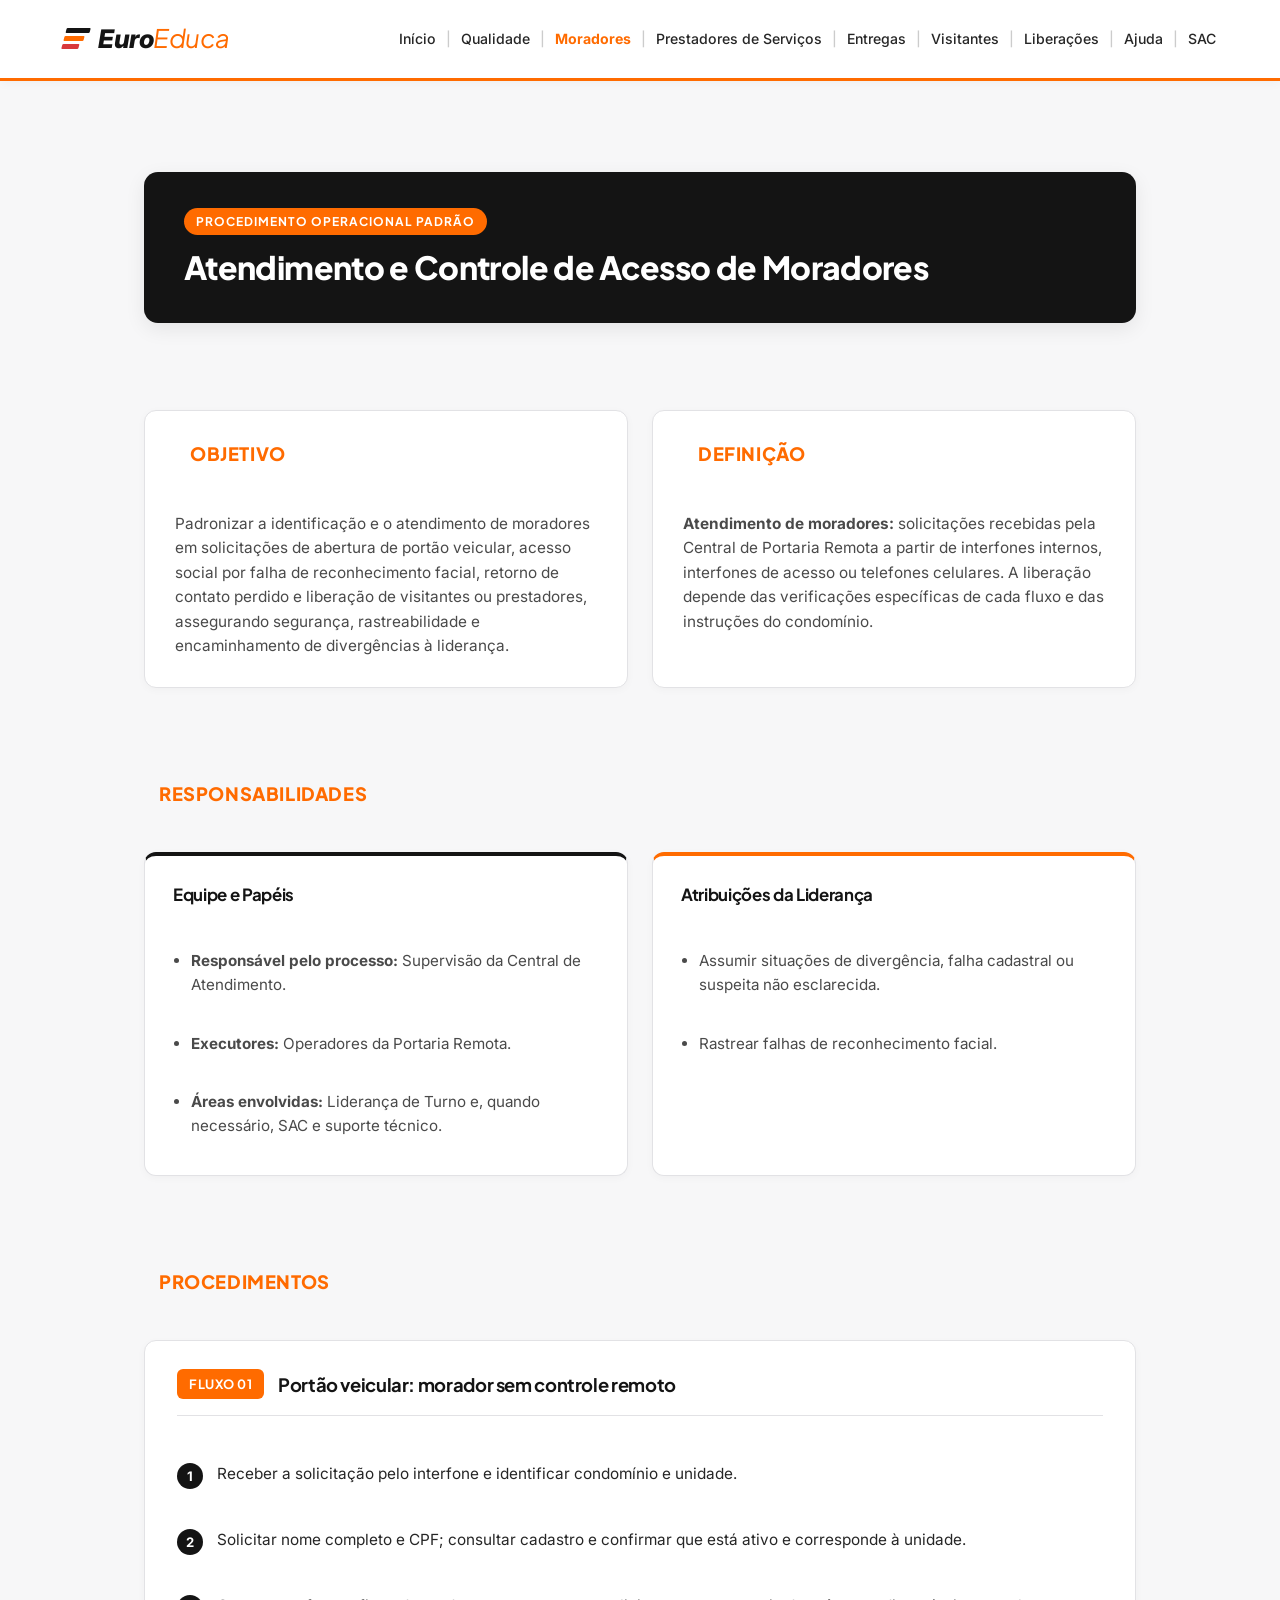
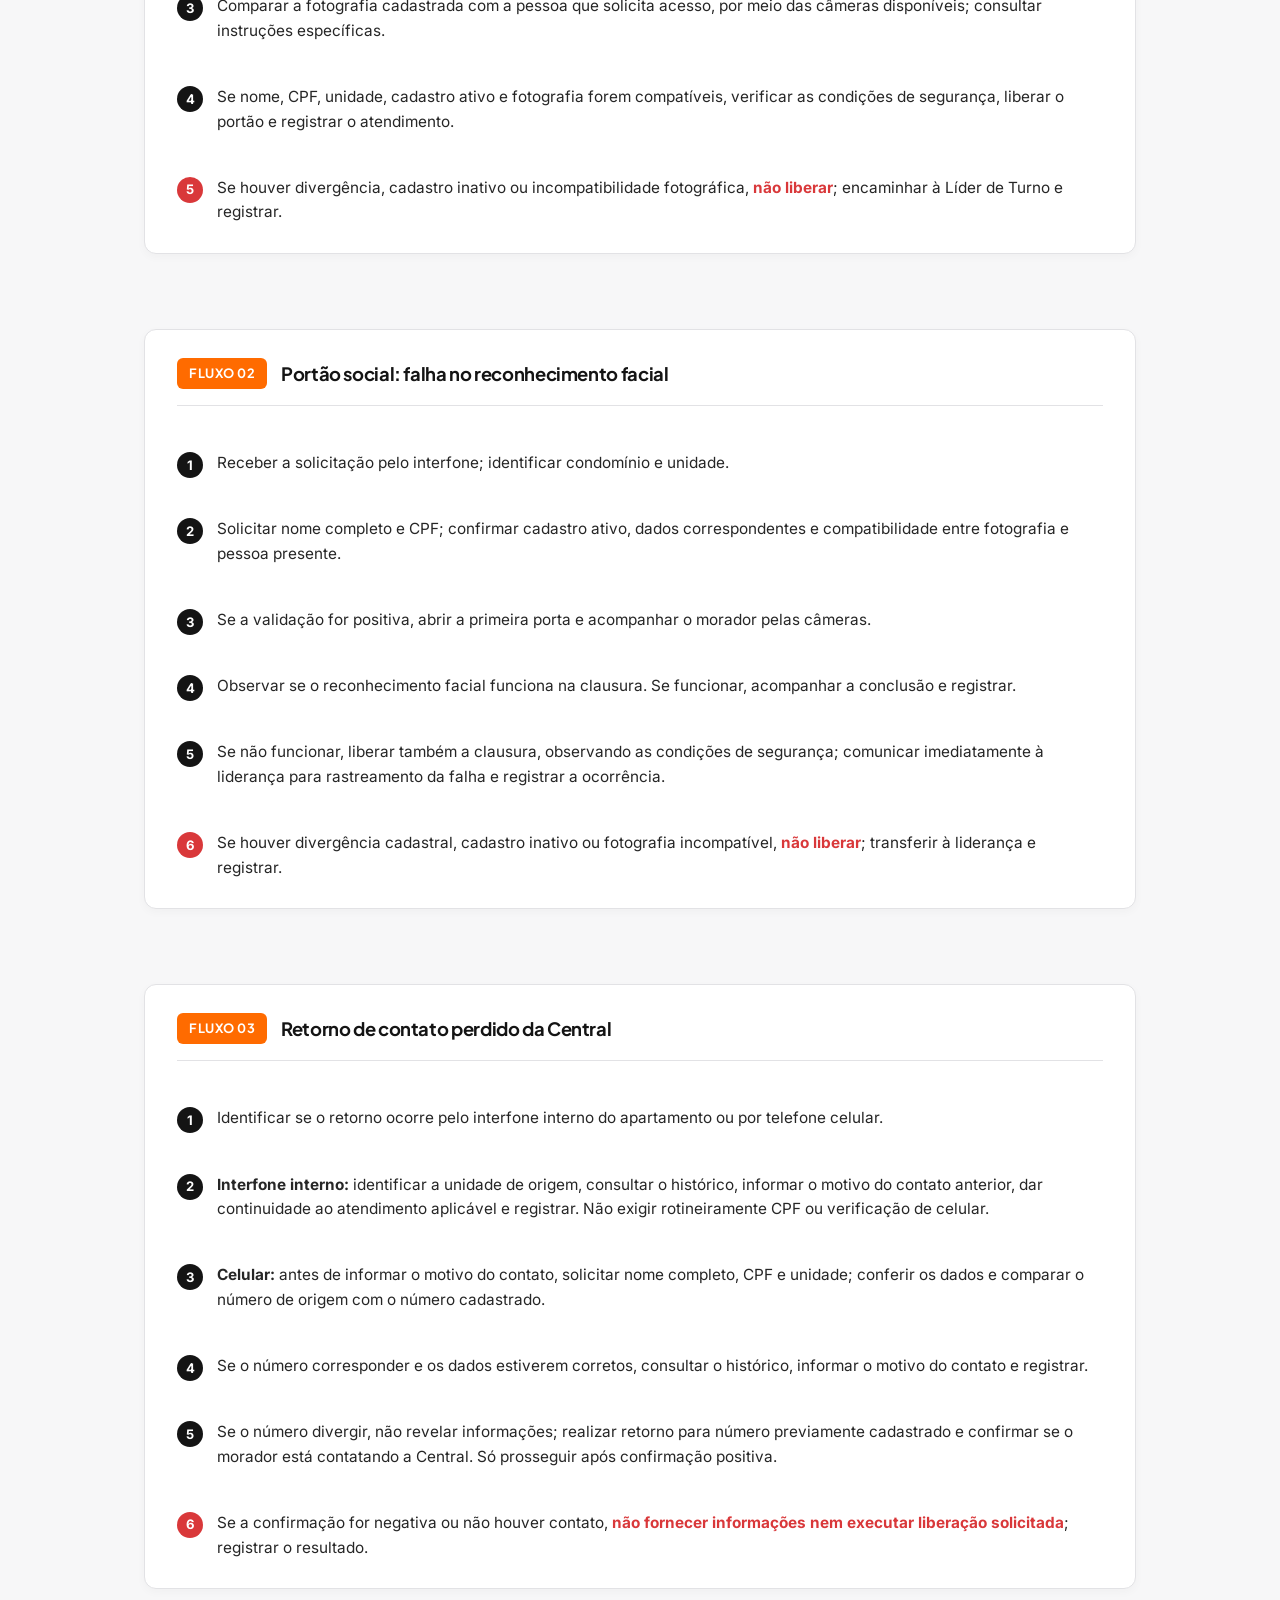
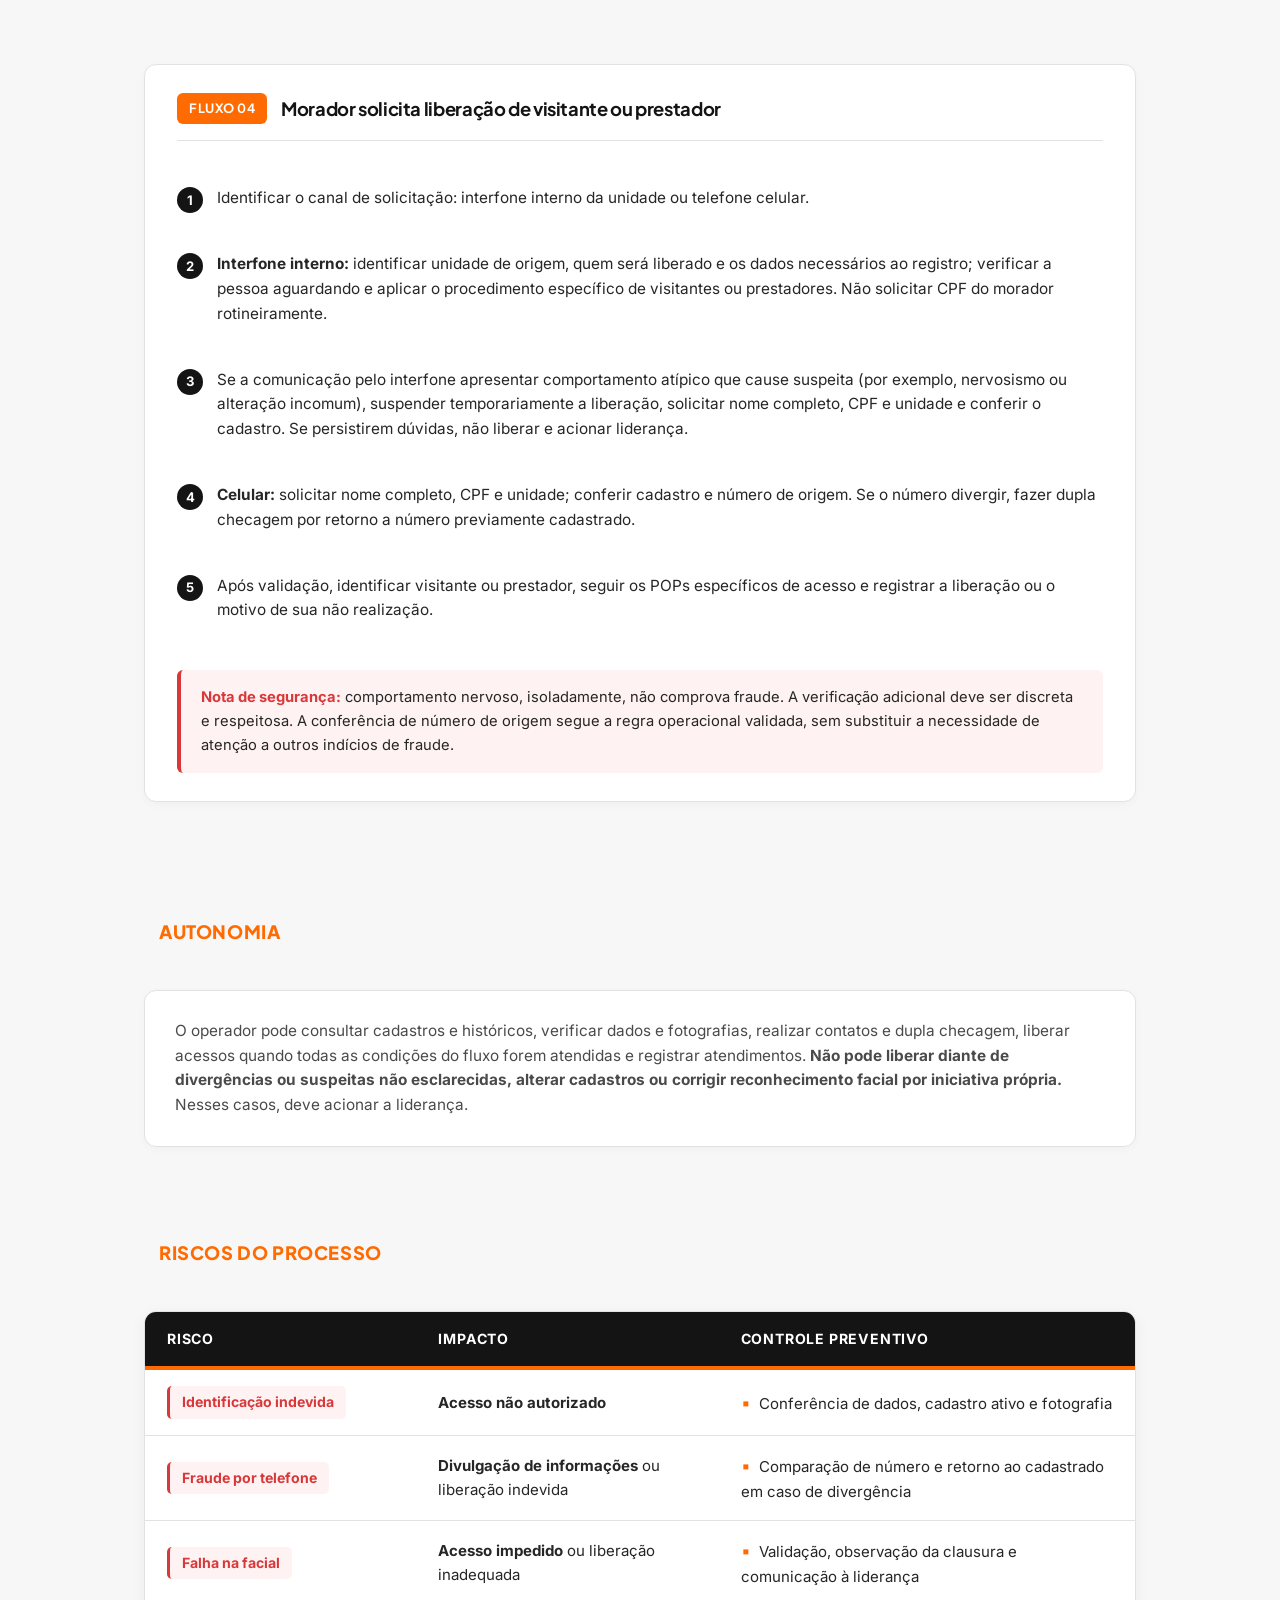
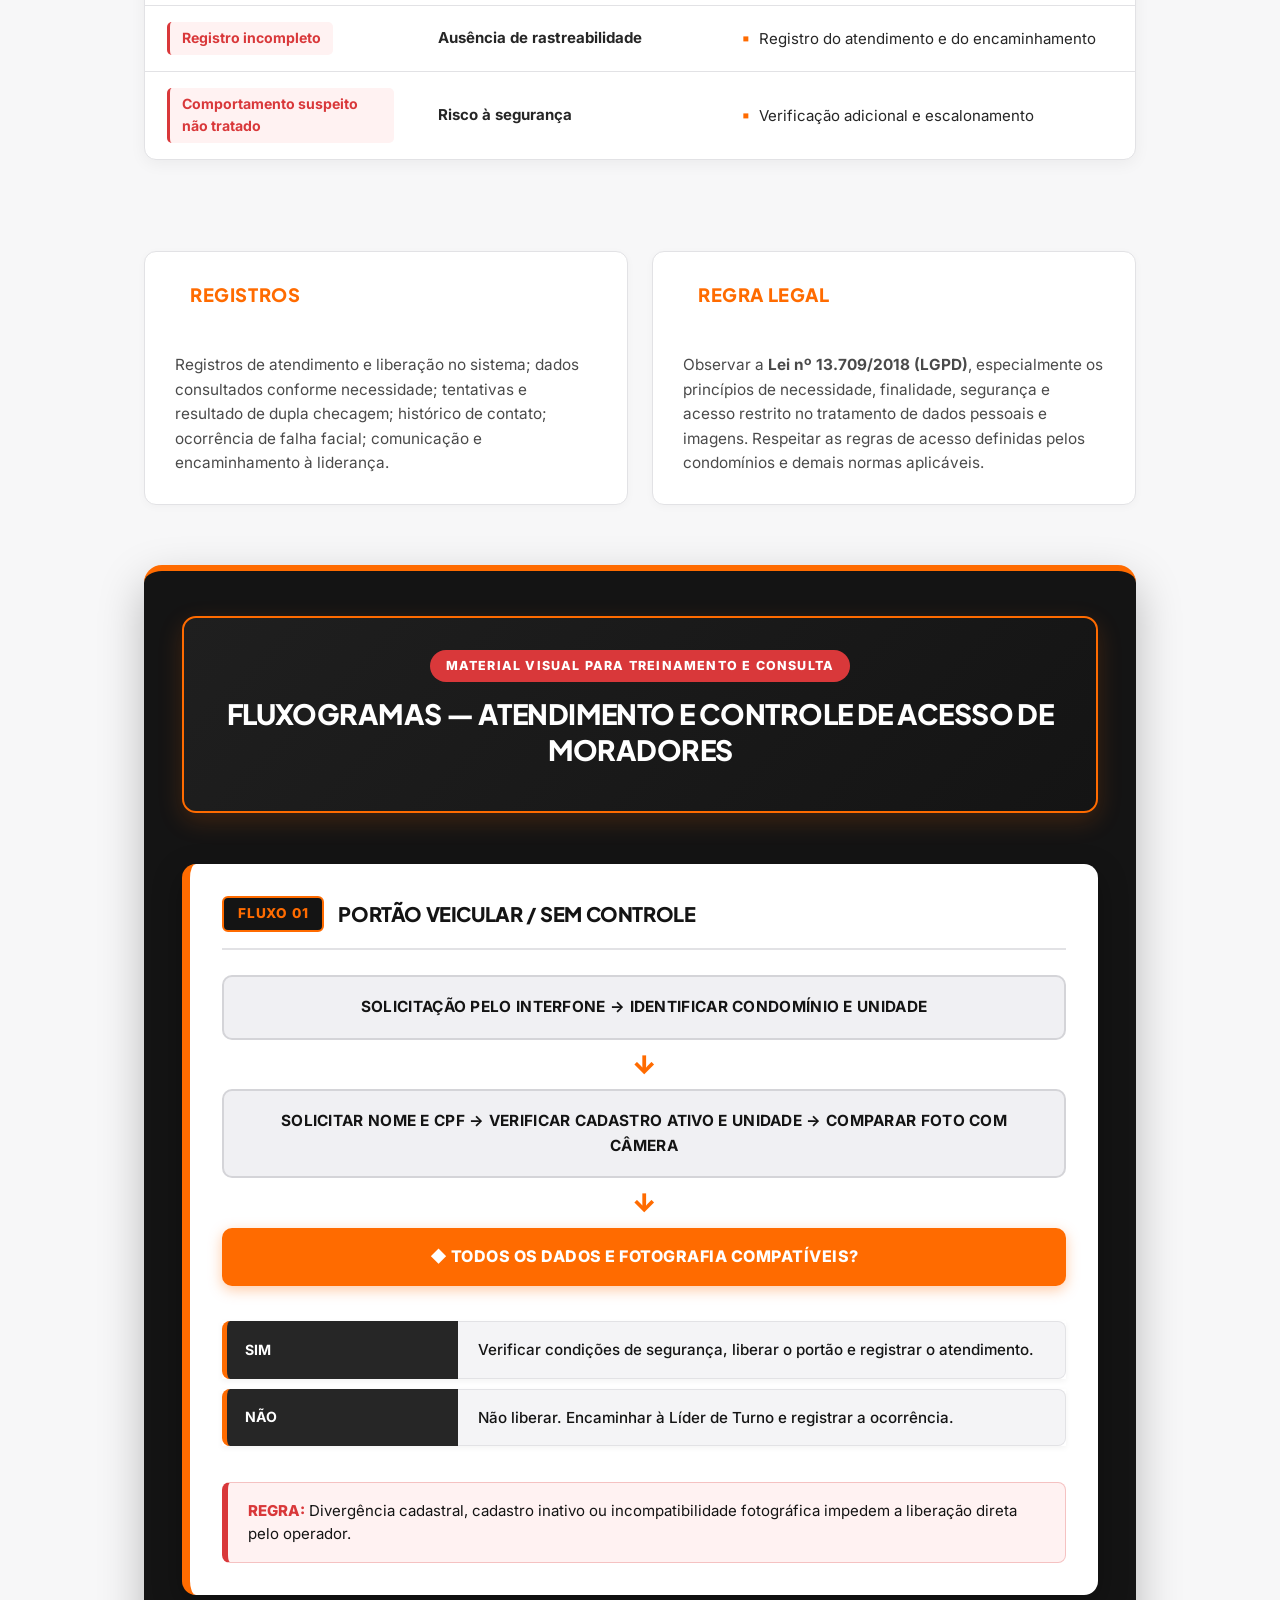
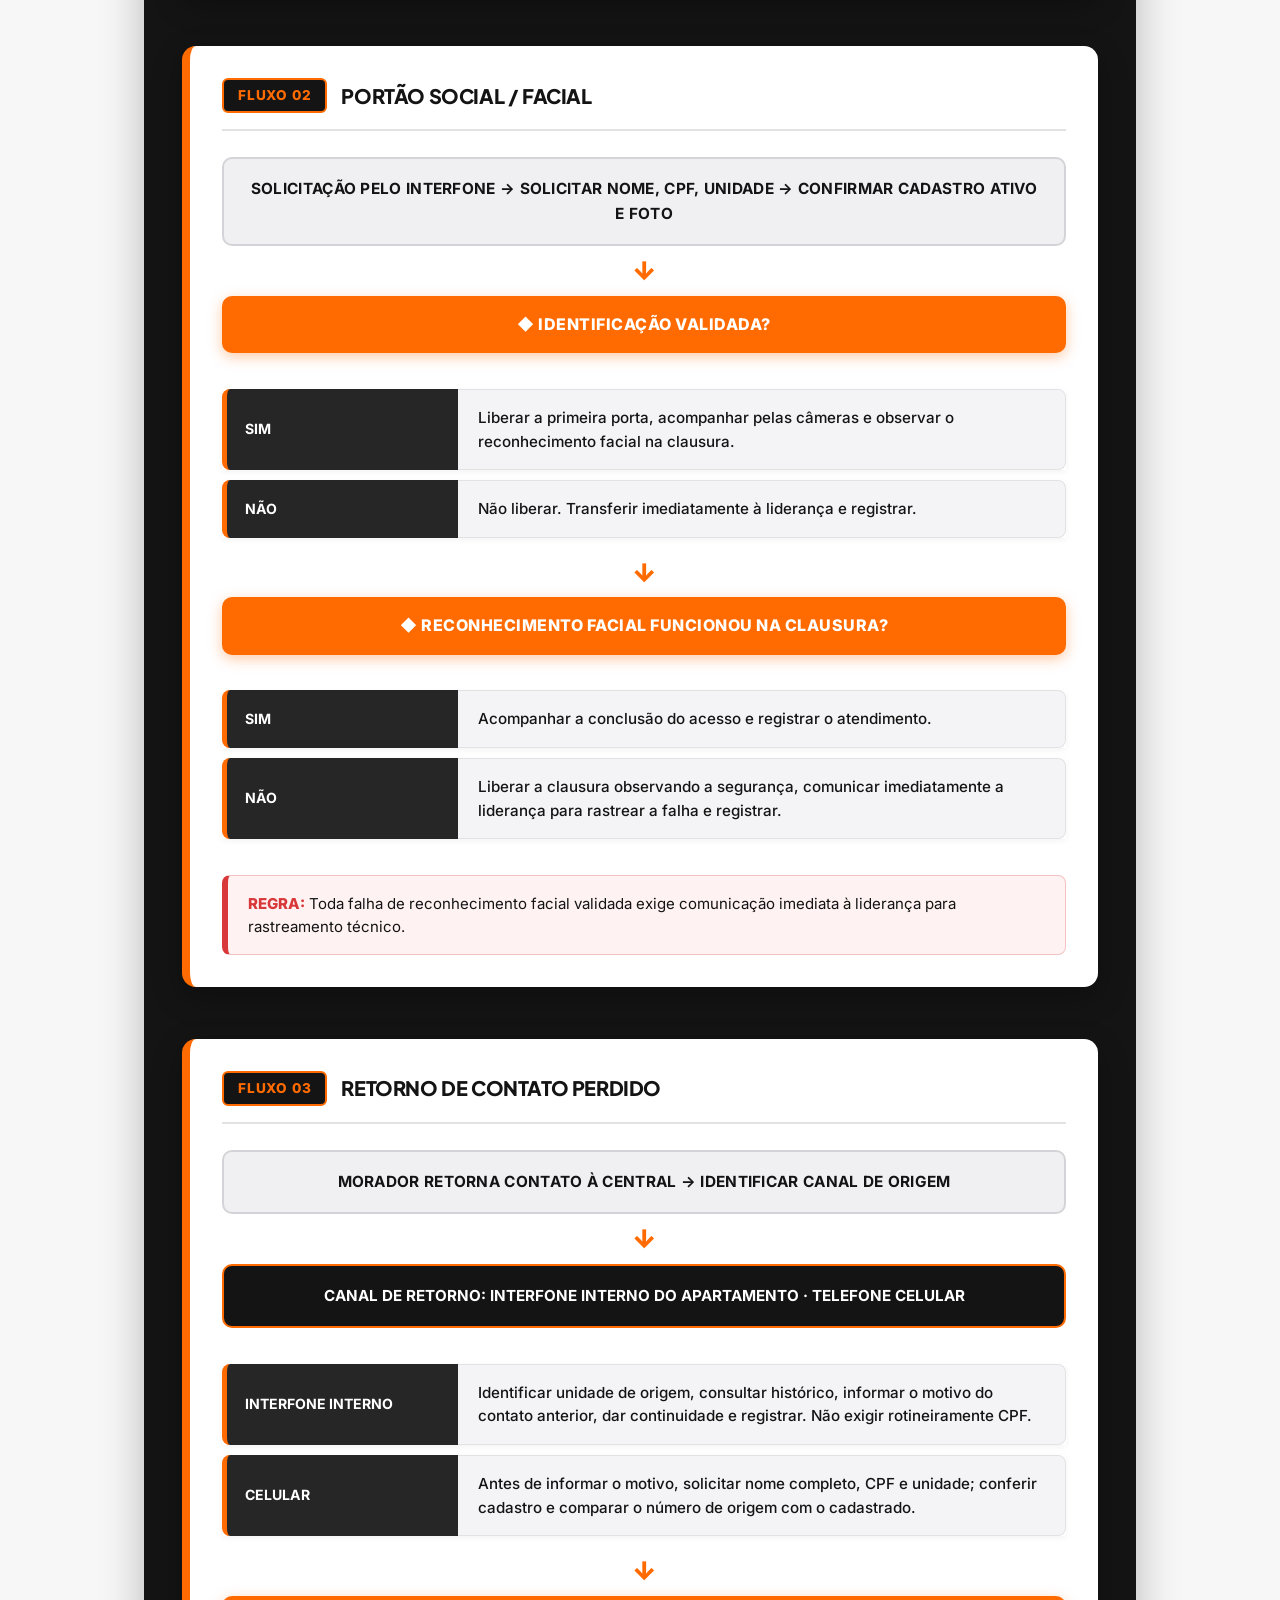
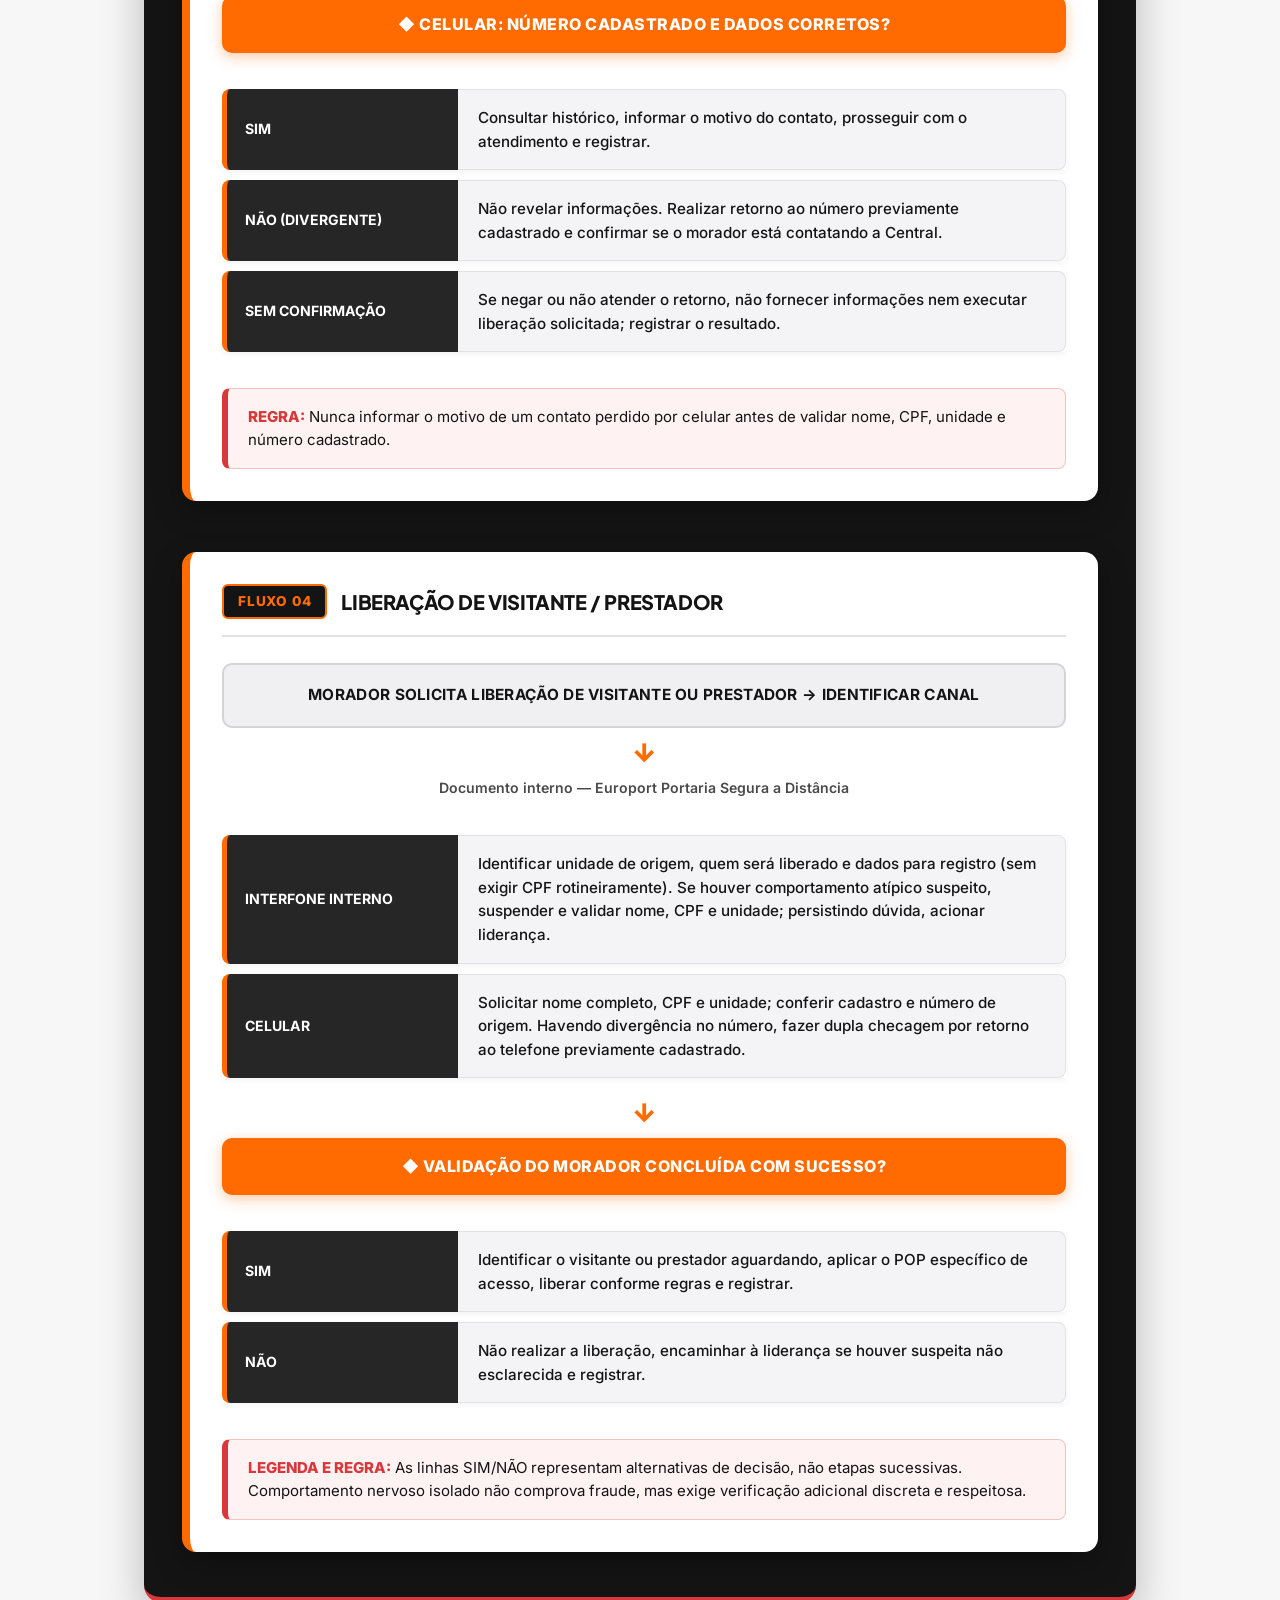
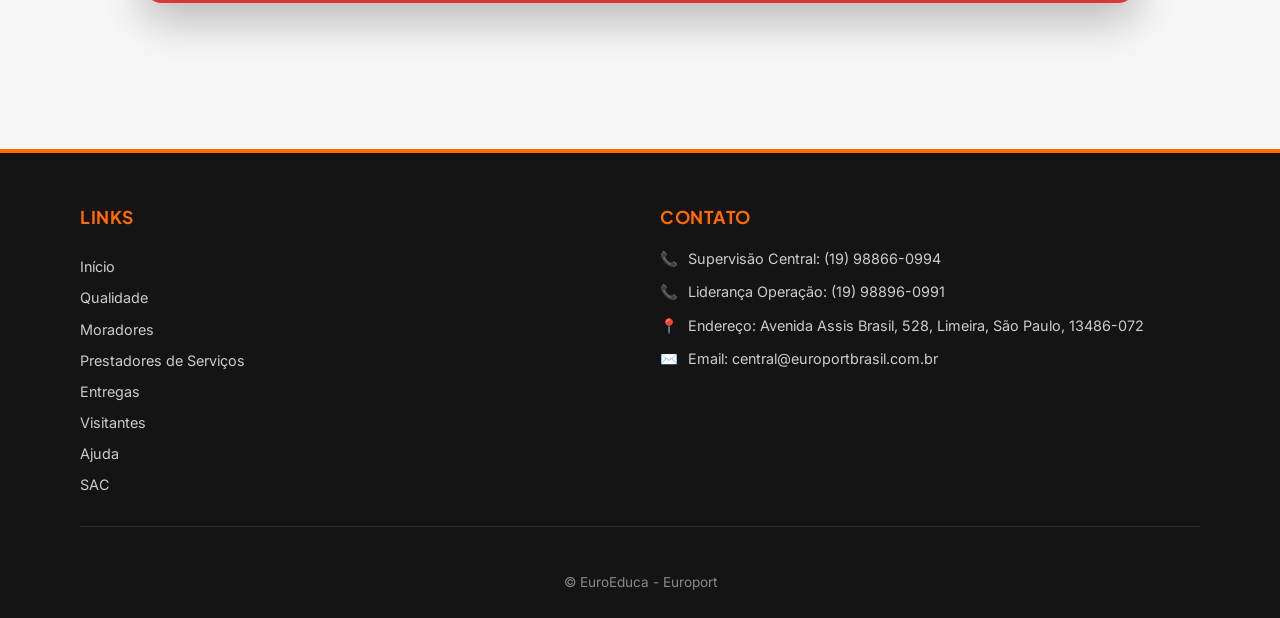
==== commit 487b4101: "Atualizações - Visitantes" ====
--- a/EuroEduca/morador.html
+++ b/EuroEduca/morador.html
@@ -540,7 +540,7 @@
                 <a href="prestador.html">Prestadores de Serviços</a>
                 <a href="entregas.html">Entregas</a>
                 <a href="visitantes.html">Visitantes</a>
-                <a href="liberacoes.html">Liberações</a>
+                
                 <a href="ajuda.html">Ajuda</a>
                 <a href="sac.html">SAC</a>
             </div>
